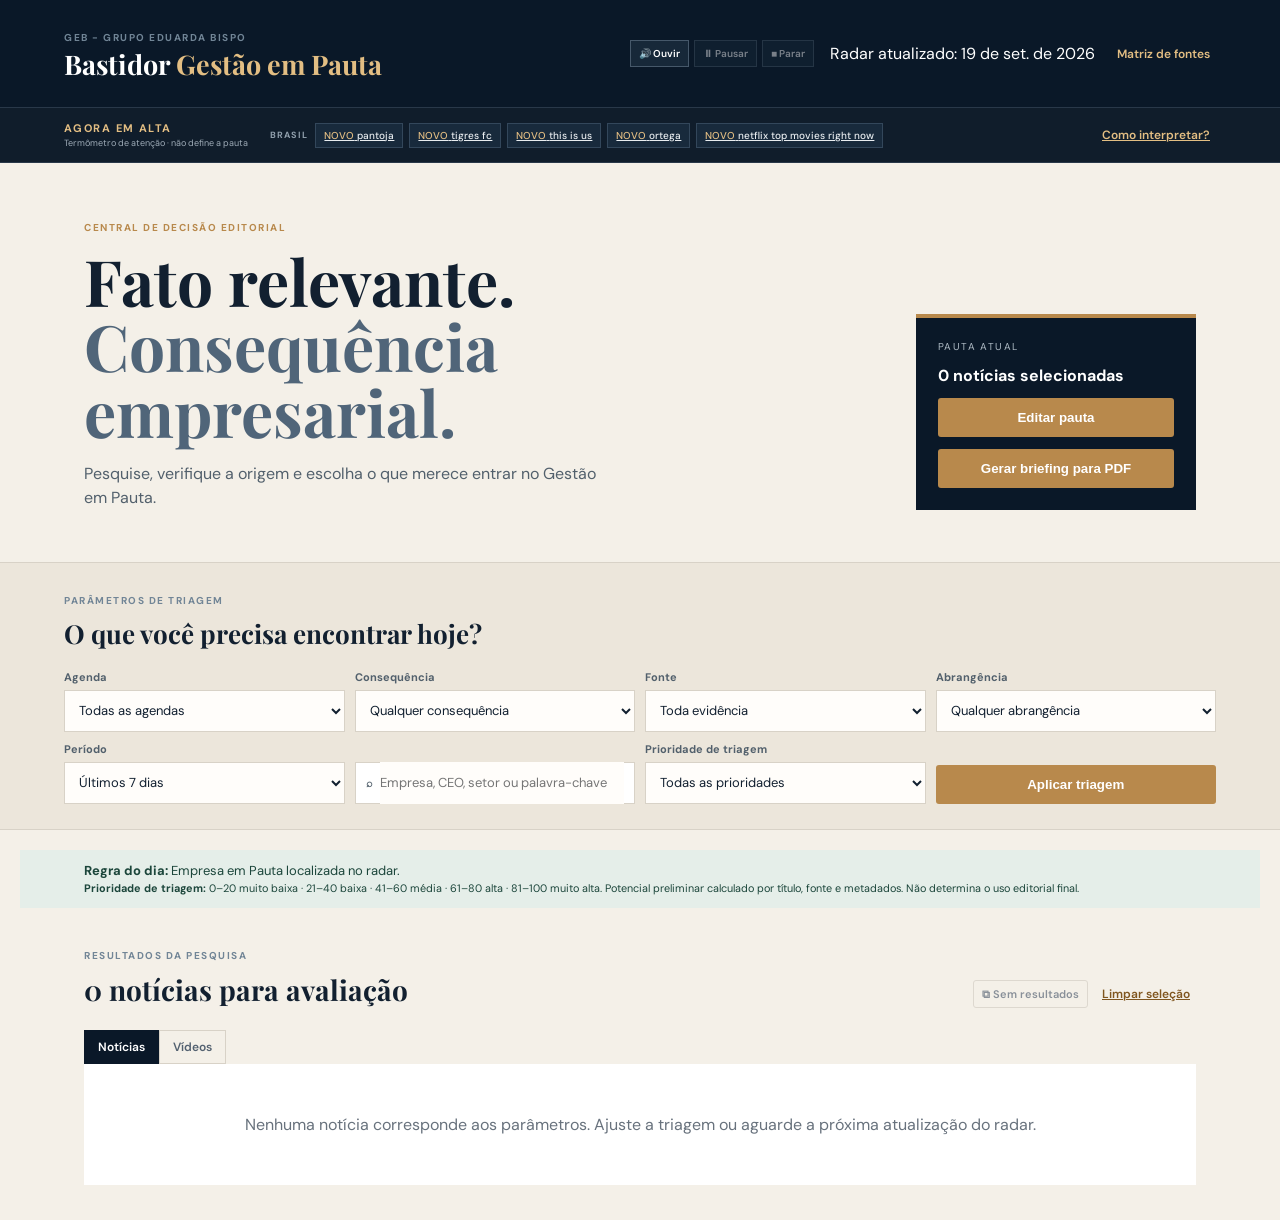
==== index.html @ bd776dc1 "Acessibilidade: adiciona VLibras oficial" ====
<!doctype html><html lang="pt-BR"><head><meta charset="utf-8"><meta name="viewport" content="width=device-width,initial-scale=1"><title>Bastidor - Gestão em Pauta</title><link rel="preconnect" href="https://fonts.googleapis.com"><link rel="preconnect" href="https://fonts.gstatic.com" crossorigin><link href="https://fonts.googleapis.com/css2?family=DM+Sans:wght@400;500;600;700&family=Playfair+Display:wght@600;700&display=swap" rel="stylesheet"><link rel="stylesheet" href="assets/style.css"></head><body><header class="topbar"><div><span class="eyebrow">GEB - GRUPO EDUARDA BISPO</span><h1>Bastidor <em>Gestão em Pauta</em></h1></div><div class="header-actions"><div class="reader-controls" role="group" aria-label="Leitor de voz"><button class="reader-button" id="readerPlay" type="button" title="Ouvir página">🔊 Ouvir</button><button class="reader-button" id="readerPause" type="button" title="Pausar ou continuar leitura" disabled>⏸ Pausar</button><button class="reader-button" id="readerStop" type="button" title="Parar leitura" disabled>■ Parar</button></div><span id="updatedAt">Carregando radar...</span><button class="text-button sources-button" id="openSources">Matriz de fontes</button></div></header><main><section class="trends-strip" id="trendsStrip"><div class="trends-label"><b>AGORA EM ALTA</b><small>Termômetro de atenção · não define a pauta</small></div><div class="trends-regions"><div class="trend-region"><span>BRASIL</span><div id="trendsBR">Carregando...</div></div></div><button class="text-button" id="trendsInfo">Como interpretar?</button></section><section class="hero"><div><span class="eyebrow gold">CENTRAL DE DECISÃO EDITORIAL</span><h2>Fato relevante.<br><i>Consequência empresarial.</i></h2><p>Pesquise, verifique a origem e escolha o que merece entrar no Gestão em Pauta.</p></div><aside class="selection-box"><span>PAUTA ATUAL</span><strong id="selectedCount">0 notícias selecionadas</strong><button class="button" id="editPauta">Editar pauta</button><button class="button" id="generateBrief">Gerar briefing para PDF</button></aside></section><section class="research-panel"><div><span class="eyebrow">PARÂMETROS DE TRIAGEM</span><h3>O que você precisa encontrar hoje?</h3></div><div class="controls"><label>Agenda<select id="agenda"><option value="Todos">Todas as agendas</option><option>Empresa em Pauta</option><option>Poder e regras</option><option>Mercado e trabalho</option><option>Relações internacionais</option><option>Trabalho e representação</option><option>Pessoas e liderança</option><option>NR-1 / AEP</option><option>IA e gestão</option><option>Mundo corporativo internacional</option><option>Mídia, audiovisual e plataformas</option></select></label><label>Consequência<select id="impact"><option value="Todos">Qualquer consequência</option><option>Custo e caixa</option><option>Operação e estratégia</option><option>Pessoas e trabalho</option><option>Risco jurídico/regulatório</option><option>Mercado e reputação</option></select></label><label>Fonte<select id="evidence"><option value="Todos">Toda evidência</option><option>Documento/ato oficial</option><option>Fonte institucional</option><option>Repercussão jornalística</option><option>Exige confirmação</option></select></label><label>Abrangência<select id="scope"><option value="Todos">Qualquer abrangência</option><option>Municipal</option><option>Estadual</option><option>Federal</option><option>Nacional</option><option>Internacional</option></select></label><label>Período<select id="period"><option value="7">Últimos 7 dias</option><option value="1">Últimas 24 horas</option><option value="30">Últimos 30 dias</option></select></label><label class="search">⌕<input id="searchInput" placeholder="Empresa, CEO, setor ou palavra-chave"></label><button class="button" id="apply">Aplicar triagem</button></div></section><section class="notice"><b>Regra do dia:</b> <span id="companyRule">procurando uma Empresa em Pauta com decisão e consequência verificáveis.</span><br><small><b>Prioridade de triagem:</b> 0-24 baixa · 25-49 moderada · 50-74 alta · 75-100 prioritária. É uma ordem de abertura, não uma análise da matéria.</small></section><section class="dashboard"><div class="content-head"><div><span class="eyebrow">RESULTADOS DA PESQUISA</span><h3 id="resultTitle">Notícias para avaliação</h3></div><button id="clearSelection" class="text-button">Limpar seleção</button></div><div class="content-modes" aria-label="Tipo de resultado"><button class="mode-button active" id="modeNews">Notícias</button><button class="mode-button" id="modeVideos">Vídeos</button></div><div id="newsGrid" class="news-grid"></div><div id="emptyState" class="empty-state" hidden>Nenhuma notícia corresponde aos parâmetros. Ajuste a triagem ou aguarde a próxima atualização do radar.</div></section></main><dialog id="detailDialog"><div class="dialog-head"><div><span class="eyebrow">ORIGEM, USO E SEGURANÇA EDITORIAL</span><h3 id="detailTitle"></h3></div><button class="icon-button" data-close>×</button></div><div id="detailContent"></div></dialog><dialog id="sourcesDialog"><div class="dialog-head"><div><span class="eyebrow">POLÍTICA EDITORIAL</span><h3>Matriz de fontes</h3></div><button class="icon-button" data-close-sources>×</button></div><p class="matrix-intro">A fonte informa qual é o papel editorial de cada origem. Fontes interessadas localizam sinais; atos, dados e documentos confirmam fatos.</p><div id="sourcesList"></div></dialog><template id="cardTemplate"><article class="news-card"><div class="card-meta"><span class="tag"></span><time></time></div><h4></h4><p class="summary"></p><div class="chips"></div><div class="source-row"><span class="source"></span><a target="_blank" rel="noopener">Ler fonte ↗</a></div><div class="video-row"><a class="youtube-official" target="_blank" rel="noopener">Vídeos oficiais ↗</a><a class="youtube-analysis" target="_blank" rel="noopener">Análises no YouTube ↗</a></div><button class="text-button detail-button">Verificação editorial</button><div class="card-actions"><button class="select-button"></button><select aria-label="Destino editorial"><option value="">Classificar depois</option><option value="gravar">Gravar agora</option><option value="giro">Reservar para o Giro</option><option value="acompanhar">Acompanhar</option><option value="nao-usar">Não usar</option></select></div></article></template><dialog id="pautaDialog"><div class="dialog-head"><div><span class="eyebrow">PAUTA EM CONSTRUÇÃO</span><h3>Editar seleção</h3></div><button class="icon-button" data-close-pauta>×</button></div><div id="pautaList"></div></dialog><script src="assets/app.js"></script><script src="assets/enhancements.js"></script><div vw class="enabled"><div vw-access-button class="active"></div><div vw-plugin-wrapper><div class="vw-plugin-top-wrapper"></div></div></div><script src="https://vlibras.gov.br/app/vlibras-plugin.js"></script><script>window.addEventListener("load",function(){if(window.VLibras){new window.VLibras.Widget("https://vlibras.gov.br/app");}});</script></body></html>
---- assets/style.css ----
:root{--ink:#122030;--navy:#0a1828;--paper:#f4f0e8;--muted:#68727d;--gold:#b8894c;--line:#d8d2c7;--white:#fffdfa;--green:#1f4b42}*{box-sizing:border-box}body{margin:0;background:var(--paper);color:var(--ink);font-family:"DM Sans",sans-serif}.topbar{background:var(--navy);color:white;padding:25px max(5vw,28px);display:flex;justify-content:space-between;align-items:center;gap:22px}.eyebrow{font-size:10px;font-weight:700;letter-spacing:.15em;color:#718596}.gold{color:var(--gold)}h1,h2,h3,h4,p{margin:0}h1,h2,h3,h4{font-family:"Playfair Display",serif}h1{font-size:27px}h1 em{color:#e3be83;font-style:normal}.topbar>span{font-size:12px;color:#b7c3cd}.button{border:0;border-radius:3px;background:var(--gold);color:white;padding:12px 15px;font-weight:700;cursor:pointer}.hero{max-width:1240px;margin:auto;padding:52px max(5vw,28px);display:flex;justify-content:space-between;gap:40px;align-items:end}.hero h2{font-size:clamp(37px,5vw,64px);line-height:1.02;margin-top:12px}.hero h2 i{font-style:normal;color:#506579}.hero p{max-width:520px;color:#52606c;line-height:1.5;margin-top:18px}.selection-box{background:var(--navy);color:#fff;padding:22px;min-width:280px;border-top:4px solid var(--gold);display:grid;gap:12px}.selection-box span{font-size:10px;letter-spacing:.14em;color:#aebac4}.research-panel{border-block:1px solid var(--line);padding:25px max(5vw,28px);background:#ece6db}.research-panel h3{font-size:26px;margin-top:7px}.controls{display:grid;grid-template-columns:repeat(4,1fr);gap:10px;margin-top:19px;align-items:end}.controls label{display:grid;gap:6px;color:#52606c;font-size:11px;font-weight:700}.controls select,.controls input{width:100%;height:42px;border:1px solid var(--line);background:var(--white);padding:0 10px;font:13px "DM Sans",sans-serif;color:var(--ink)}.controls .search{display:flex;align-items:center;gap:7px;background:#fff;padding:0 10px;border:1px solid var(--line);height:42px}.controls .search input{border:0;padding:0}.notice{max-width:1240px;margin:20px auto 0;padding:12px max(5vw,28px);background:#e5eee9;color:#1c463b;font-size:13px}.dashboard{max-width:1240px;margin:auto;padding:35px max(5vw,28px)}.content-head{display:flex;justify-content:space-between;align-items:end;margin-bottom:22px}.content-head h3,.dialog-head h3{font-size:28px;margin-top:7px}.text-button{border:0;background:transparent;color:#80561f;text-decoration:underline;cursor:pointer;font:600 12px "DM Sans",sans-serif;text-align:left}.news-grid{display:grid;grid-template-columns:repeat(3,1fr);gap:17px}.news-card{background:var(--white);border:1px solid var(--line);padding:19px;display:flex;flex-direction:column;gap:12px;min-height:328px}.card-meta,.source-row,.card-actions{display:flex;justify-content:space-between;gap:10px;align-items:center}.tag{font-size:10px;font-weight:700;text-transform:uppercase;letter-spacing:.08em;color:#936326}.card-meta time,.source-row{font-size:11px;color:var(--muted)}.news-card h4{font-size:19px;line-height:1.2}.summary{font-size:13px;line-height:1.45;color:#52606c}.chips{display:flex;gap:5px;flex-wrap:wrap}.chips span{font-size:10px;background:#edf0f2;padding:4px 6px;color:#455767}.source-row{margin-top:auto}.source-row a{color:#825721;text-decoration:none;font-weight:700}.select-button{border:1px solid #a5763a;background:transparent;color:#865923;padding:8px 10px;font-size:12px;font-weight:700;cursor:pointer}.select-button.selected{background:var(--green);color:#fff;border-color:var(--green)}.card-actions select{border:1px solid var(--line);padding:8px;font-size:11px;background:#fff;max-width:145px}.empty-state{padding:50px;text-align:center;color:var(--muted);background:#fff}dialog{border:0;max-width:680px;width:calc(100% - 38px);padding:28px;background:var(--white);box-shadow:0 20px 80px #0015}dialog::backdrop{background:#07111acc}.dialog-head{display:flex;justify-content:space-between}.icon-button{border:0;background:transparent;font-size:27px;cursor:pointer}.detail-box{border-left:3px solid var(--gold);background:#f2eee6;padding:13px;margin-top:15px;font-size:13px;line-height:1.5}.detail-box.warn{border-color:#9b5c3b;background:#f5e7df}@media(max-width:900px){.controls{grid-template-columns:1fr 1fr}.news-grid{grid-template-columns:1fr 1fr}}@media(max-width:600px){.topbar,.hero{flex-direction:column;align-items:flex-start}.selection-box{width:100%}.controls,.news-grid{grid-template-columns:1fr}.topbar{padding:20px}.hero{padding-block:36px}}.score-meter{margin-top:-3px}.score-line{display:flex;justify-content:space-between;align-items:center;font-size:11px;color:#536170}.score-label{font-weight:700;color:#80561f}.score-line strong{font-size:12px;color:var(--ink)}.score-track{height:7px;background:#e3ddd2;margin-top:5px;overflow:hidden}.score-track i{display:block;height:100%;background:linear-gradient(90deg,#c4a26d,#876125)}.header-actions{display:flex;align-items:center;gap:16px}.sources-button{color:#e3be83;text-decoration:none;white-space:nowrap}.matrix-intro{font-size:13px;line-height:1.45;color:#52606c;margin-top:16px}.source-card{border:1px solid var(--line);padding:15px;margin-top:12px;display:grid;grid-template-columns:1fr auto;gap:8px;background:#fbf8f2}.source-card h4{font-size:19px;margin-top:4px}.source-card p{grid-column:1/-1;font-size:12px;line-height:1.5;color:#43515d}.source-status{align-self:start;font-size:10px;font-weight:700;color:#1c463b;background:#e5eee9;padding:5px 7px}@media(max-width:600px){.header-actions{width:100%;justify-content:space-between}.source-card{grid-template-columns:1fr}.source-card p{grid-column:auto}}
.video-row{display:flex;gap:12px;flex-wrap:wrap;font-size:11px}.video-row a,.detail-box a{color:#80561f;text-decoration:none;font-weight:700}.video-row a:hover,.detail-box a:hover{text-decoration:underline}
\n.content-modes{display:flex;gap:8px;margin:-9px 0 20px}.mode-button{border:1px solid var(--line);background:transparent;padding:8px 13px;color:#536170;font:600 12px "DM Sans",sans-serif;cursor:pointer}.mode-button.active{background:var(--navy);border-color:var(--navy);color:#fff}\n
.video-row[hidden]{display:none}


.trends-strip{display:grid;grid-template-columns:auto 1fr auto;gap:22px;align-items:center;padding:13px 5vw;background:#101d2b;color:#fff;border-top:1px solid #293849;border-bottom:1px solid #293849}.trends-label{display:flex;flex-direction:column;min-width:155px}.trends-label b{font-size:11px;letter-spacing:.13em;color:#e3be83}.trends-label small{font-size:9px;color:#9eabb7;margin-top:2px}.trends-regions{display:flex;gap:20px;overflow:hidden}.trend-region{display:flex;align-items:center;gap:8px;min-width:0}.trend-region>span{font-size:9px;font-weight:700;letter-spacing:.1em;color:#91a0ad}.trend-region>div{display:flex;gap:6px;white-space:nowrap;overflow:hidden}.trend-pill{border:1px solid #33475b;background:#182a3c;color:#e9edf0;padding:5px 8px;font:500 10px "DM Sans",sans-serif;cursor:default}.trend-pill i{font-style:normal;color:#e3be83}.trend-pill b{font-size:8px;color:#e3be83}.trend-planned{opacity:.55}.trends-strip .text-button{color:#e3be83;white-space:nowrap}@media(max-width:900px){.trends-strip{grid-template-columns:1fr}.trends-regions{overflow-x:auto}.trends-strip .text-button{justify-self:start}}

.reader-controls{display:flex;align-items:center;gap:5px}.reader-button{border:1px solid #46586a;background:#172839;color:#fff;padding:6px 8px;font:600 10px "DM Sans",sans-serif;cursor:pointer}.reader-button:hover:not(:disabled){border-color:#e3be83;color:#e3be83}.reader-button:disabled{opacity:.45;cursor:not-allowed}@media(max-width:900px){.header-actions{flex-wrap:wrap}.reader-controls{order:3;width:100%}}
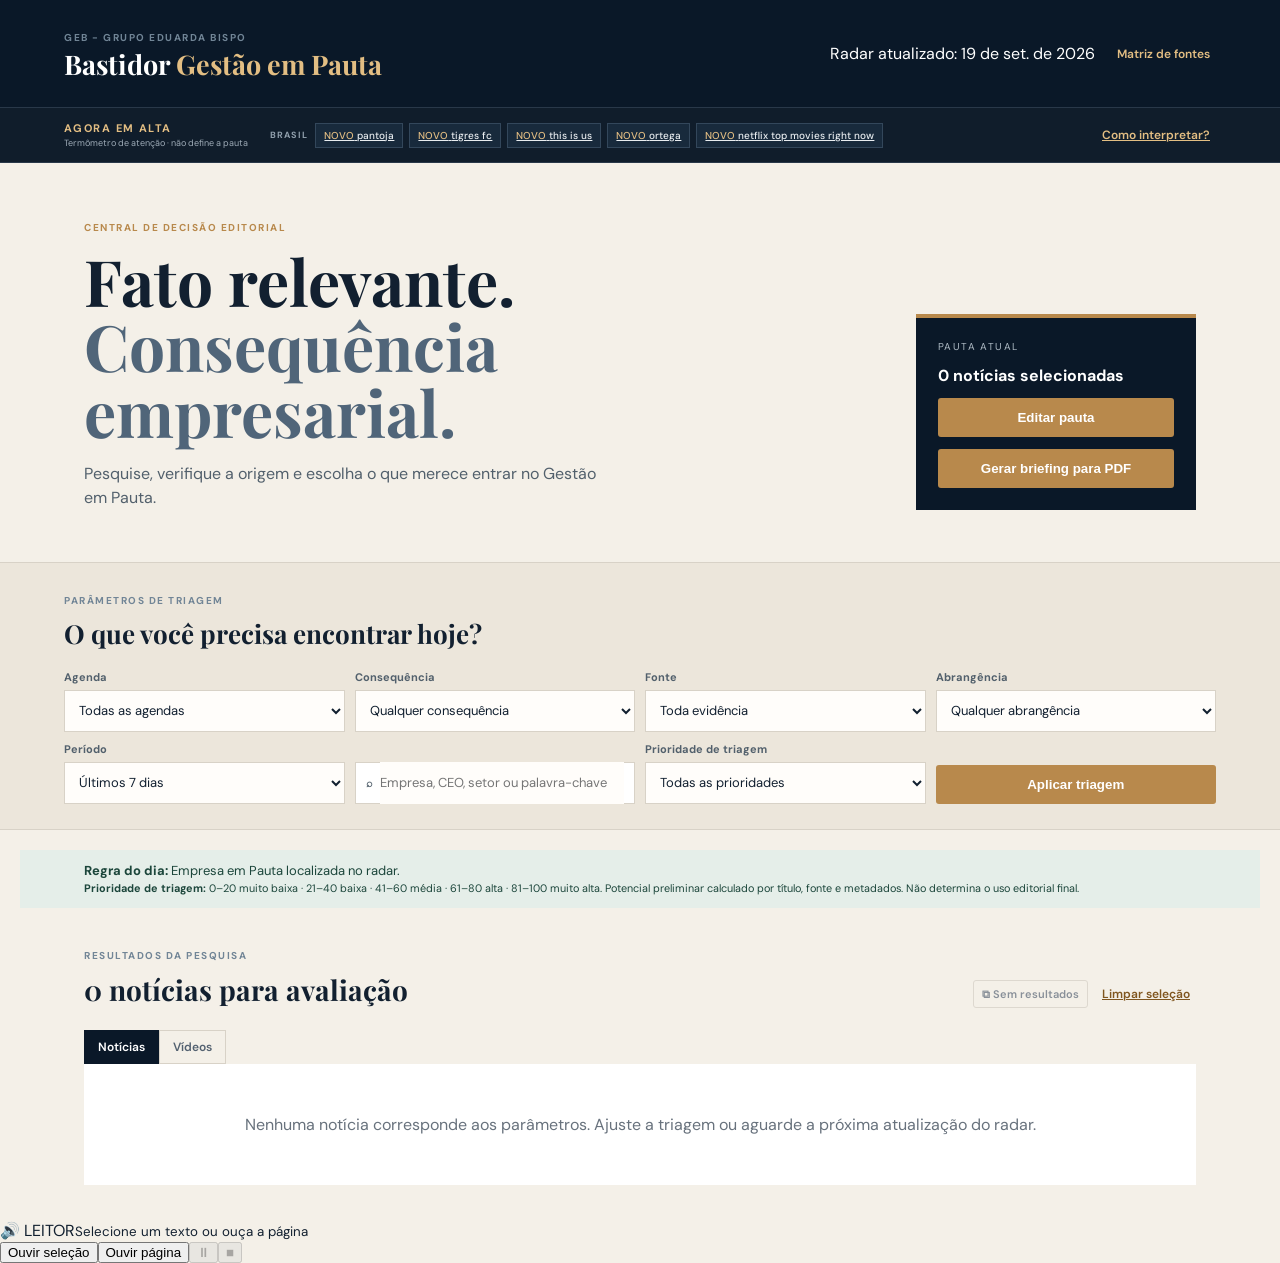
==== commit 5b0f0d4c: "Acessibilidade: transforma leitor em barra flutuante" ====
--- a/index.html
+++ b/index.html
@@ -1 +1 @@
-<!doctype html><html lang="pt-BR"><head><meta charset="utf-8"><meta name="viewport" content="width=device-width,initial-scale=1"><title>Bastidor - Gestão em Pauta</title><link rel="preconnect" href="https://fonts.googleapis.com"><link rel="preconnect" href="https://fonts.gstatic.com" crossorigin><link href="https://fonts.googleapis.com/css2?family=DM+Sans:wght@400;500;600;700&family=Playfair+Display:wght@600;700&display=swap" rel="stylesheet"><link rel="stylesheet" href="assets/style.css"></head><body><header class="topbar"><div><span class="eyebrow">GEB - GRUPO EDUARDA BISPO</span><h1>Bastidor <em>Gestão em Pauta</em></h1></div><div class="header-actions"><div class="reader-controls" role="group" aria-label="Leitor de voz"><button class="reader-button" id="readerPlay" type="button" title="Ouvir página">🔊 Ouvir</button><button class="reader-button" id="readerPause" type="button" title="Pausar ou continuar leitura" disabled>⏸ Pausar</button><button class="reader-button" id="readerStop" type="button" title="Parar leitura" disabled>■ Parar</button></div><span id="updatedAt">Carregando radar...</span><button class="text-button sources-button" id="openSources">Matriz de fontes</button></div></header><main><section class="trends-strip" id="trendsStrip"><div class="trends-label"><b>AGORA EM ALTA</b><small>Termômetro de atenção · não define a pauta</small></div><div class="trends-regions"><div class="trend-region"><span>BRASIL</span><div id="trendsBR">Carregando...</div></div></div><button class="text-button" id="trendsInfo">Como interpretar?</button></section><section class="hero"><div><span class="eyebrow gold">CENTRAL DE DECISÃO EDITORIAL</span><h2>Fato relevante.<br><i>Consequência empresarial.</i></h2><p>Pesquise, verifique a origem e escolha o que merece entrar no Gestão em Pauta.</p></div><aside class="selection-box"><span>PAUTA ATUAL</span><strong id="selectedCount">0 notícias selecionadas</strong><button class="button" id="editPauta">Editar pauta</button><button class="button" id="generateBrief">Gerar briefing para PDF</button></aside></section><section class="research-panel"><div><span class="eyebrow">PARÂMETROS DE TRIAGEM</span><h3>O que você precisa encontrar hoje?</h3></div><div class="controls"><label>Agenda<select id="agenda"><option value="Todos">Todas as agendas</option><option>Empresa em Pauta</option><option>Poder e regras</option><option>Mercado e trabalho</option><option>Relações internacionais</option><option>Trabalho e representação</option><option>Pessoas e liderança</option><option>NR-1 / AEP</option><option>IA e gestão</option><option>Mundo corporativo internacional</option><option>Mídia, audiovisual e plataformas</option></select></label><label>Consequência<select id="impact"><option value="Todos">Qualquer consequência</option><option>Custo e caixa</option><option>Operação e estratégia</option><option>Pessoas e trabalho</option><option>Risco jurídico/regulatório</option><option>Mercado e reputação</option></select></label><label>Fonte<select id="evidence"><option value="Todos">Toda evidência</option><option>Documento/ato oficial</option><option>Fonte institucional</option><option>Repercussão jornalística</option><option>Exige confirmação</option></select></label><label>Abrangência<select id="scope"><option value="Todos">Qualquer abrangência</option><option>Municipal</option><option>Estadual</option><option>Federal</option><option>Nacional</option><option>Internacional</option></select></label><label>Período<select id="period"><option value="7">Últimos 7 dias</option><option value="1">Últimas 24 horas</option><option value="30">Últimos 30 dias</option></select></label><label class="search">⌕<input id="searchInput" placeholder="Empresa, CEO, setor ou palavra-chave"></label><button class="button" id="apply">Aplicar triagem</button></div></section><section class="notice"><b>Regra do dia:</b> <span id="companyRule">procurando uma Empresa em Pauta com decisão e consequência verificáveis.</span><br><small><b>Prioridade de triagem:</b> 0-24 baixa · 25-49 moderada · 50-74 alta · 75-100 prioritária. É uma ordem de abertura, não uma análise da matéria.</small></section><section class="dashboard"><div class="content-head"><div><span class="eyebrow">RESULTADOS DA PESQUISA</span><h3 id="resultTitle">Notícias para avaliação</h3></div><button id="clearSelection" class="text-button">Limpar seleção</button></div><div class="content-modes" aria-label="Tipo de resultado"><button class="mode-button active" id="modeNews">Notícias</button><button class="mode-button" id="modeVideos">Vídeos</button></div><div id="newsGrid" class="news-grid"></div><div id="emptyState" class="empty-state" hidden>Nenhuma notícia corresponde aos parâmetros. Ajuste a triagem ou aguarde a próxima atualização do radar.</div></section></main><dialog id="detailDialog"><div class="dialog-head"><div><span class="eyebrow">ORIGEM, USO E SEGURANÇA EDITORIAL</span><h3 id="detailTitle"></h3></div><button class="icon-button" data-close>×</button></div><div id="detailContent"></div></dialog><dialog id="sourcesDialog"><div class="dialog-head"><div><span class="eyebrow">POLÍTICA EDITORIAL</span><h3>Matriz de fontes</h3></div><button class="icon-button" data-close-sources>×</button></div><p class="matrix-intro">A fonte informa qual é o papel editorial de cada origem. Fontes interessadas localizam sinais; atos, dados e documentos confirmam fatos.</p><div id="sourcesList"></div></dialog><template id="cardTemplate"><article class="news-card"><div class="card-meta"><span class="tag"></span><time></time></div><h4></h4><p class="summary"></p><div class="chips"></div><div class="source-row"><span class="source"></span><a target="_blank" rel="noopener">Ler fonte ↗</a></div><div class="video-row"><a class="youtube-official" target="_blank" rel="noopener">Vídeos oficiais ↗</a><a class="youtube-analysis" target="_blank" rel="noopener">Análises no YouTube ↗</a></div><button class="text-button detail-button">Verificação editorial</button><div class="card-actions"><button class="select-button"></button><select aria-label="Destino editorial"><option value="">Classificar depois</option><option value="gravar">Gravar agora</option><option value="giro">Reservar para o Giro</option><option value="acompanhar">Acompanhar</option><option value="nao-usar">Não usar</option></select></div></article></template><dialog id="pautaDialog"><div class="dialog-head"><div><span class="eyebrow">PAUTA EM CONSTRUÇÃO</span><h3>Editar seleção</h3></div><button class="icon-button" data-close-pauta>×</button></div><div id="pautaList"></div></dialog><script src="assets/app.js"></script><script src="assets/enhancements.js"></script><div vw class="enabled"><div vw-access-button class="active"></div><div vw-plugin-wrapper><div class="vw-plugin-top-wrapper"></div></div></div><script src="https://vlibras.gov.br/app/vlibras-plugin.js"></script><script>window.addEventListener("load",function(){if(window.VLibras){new window.VLibras.Widget("https://vlibras.gov.br/app");}});</script></body></html>+<!doctype html><html lang="pt-BR"><head><meta charset="utf-8"><meta name="viewport" content="width=device-width,initial-scale=1"><title>Bastidor - Gestão em Pauta</title><link rel="preconnect" href="https://fonts.googleapis.com"><link rel="preconnect" href="https://fonts.gstatic.com" crossorigin><link href="https://fonts.googleapis.com/css2?family=DM+Sans:wght@400;500;600;700&family=Playfair+Display:wght@600;700&display=swap" rel="stylesheet"><link rel="stylesheet" href="assets/style.css"></head><body><header class="topbar"><div><span class="eyebrow">GEB - GRUPO EDUARDA BISPO</span><h1>Bastidor <em>Gestão em Pauta</em></h1></div><div class="header-actions"><span id="updatedAt">Carregando radar...</span><button class="text-button sources-button" id="openSources">Matriz de fontes</button></div></header><main><section class="trends-strip" id="trendsStrip"><div class="trends-label"><b>AGORA EM ALTA</b><small>Termômetro de atenção · não define a pauta</small></div><div class="trends-regions"><div class="trend-region"><span>BRASIL</span><div id="trendsBR">Carregando...</div></div></div><button class="text-button" id="trendsInfo">Como interpretar?</button></section><section class="hero"><div><span class="eyebrow gold">CENTRAL DE DECISÃO EDITORIAL</span><h2>Fato relevante.<br><i>Consequência empresarial.</i></h2><p>Pesquise, verifique a origem e escolha o que merece entrar no Gestão em Pauta.</p></div><aside class="selection-box"><span>PAUTA ATUAL</span><strong id="selectedCount">0 notícias selecionadas</strong><button class="button" id="editPauta">Editar pauta</button><button class="button" id="generateBrief">Gerar briefing para PDF</button></aside></section><section class="research-panel"><div><span class="eyebrow">PARÂMETROS DE TRIAGEM</span><h3>O que você precisa encontrar hoje?</h3></div><div class="controls"><label>Agenda<select id="agenda"><option value="Todos">Todas as agendas</option><option>Empresa em Pauta</option><option>Poder e regras</option><option>Mercado e trabalho</option><option>Relações internacionais</option><option>Trabalho e representação</option><option>Pessoas e liderança</option><option>NR-1 / AEP</option><option>IA e gestão</option><option>Mundo corporativo internacional</option><option>Mídia, audiovisual e plataformas</option></select></label><label>Consequência<select id="impact"><option value="Todos">Qualquer consequência</option><option>Custo e caixa</option><option>Operação e estratégia</option><option>Pessoas e trabalho</option><option>Risco jurídico/regulatório</option><option>Mercado e reputação</option></select></label><label>Fonte<select id="evidence"><option value="Todos">Toda evidência</option><option>Documento/ato oficial</option><option>Fonte institucional</option><option>Repercussão jornalística</option><option>Exige confirmação</option></select></label><label>Abrangência<select id="scope"><option value="Todos">Qualquer abrangência</option><option>Municipal</option><option>Estadual</option><option>Federal</option><option>Nacional</option><option>Internacional</option></select></label><label>Período<select id="period"><option value="7">Últimos 7 dias</option><option value="1">Últimas 24 horas</option><option value="30">Últimos 30 dias</option></select></label><label class="search">⌕<input id="searchInput" placeholder="Empresa, CEO, setor ou palavra-chave"></label><button class="button" id="apply">Aplicar triagem</button></div></section><section class="notice"><b>Regra do dia:</b> <span id="companyRule">procurando uma Empresa em Pauta com decisão e consequência verificáveis.</span><br><small><b>Prioridade de triagem:</b> 0-24 baixa · 25-49 moderada · 50-74 alta · 75-100 prioritária. É uma ordem de abertura, não uma análise da matéria.</small></section><section class="dashboard"><div class="content-head"><div><span class="eyebrow">RESULTADOS DA PESQUISA</span><h3 id="resultTitle">Notícias para avaliação</h3></div><button id="clearSelection" class="text-button">Limpar seleção</button></div><div class="content-modes" aria-label="Tipo de resultado"><button class="mode-button active" id="modeNews">Notícias</button><button class="mode-button" id="modeVideos">Vídeos</button></div><div id="newsGrid" class="news-grid"></div><div id="emptyState" class="empty-state" hidden>Nenhuma notícia corresponde aos parâmetros. Ajuste a triagem ou aguarde a próxima atualização do radar.</div></section></main><dialog id="detailDialog"><div class="dialog-head"><div><span class="eyebrow">ORIGEM, USO E SEGURANÇA EDITORIAL</span><h3 id="detailTitle"></h3></div><button class="icon-button" data-close>×</button></div><div id="detailContent"></div></dialog><dialog id="sourcesDialog"><div class="dialog-head"><div><span class="eyebrow">POLÍTICA EDITORIAL</span><h3>Matriz de fontes</h3></div><button class="icon-button" data-close-sources>×</button></div><p class="matrix-intro">A fonte informa qual é o papel editorial de cada origem. Fontes interessadas localizam sinais; atos, dados e documentos confirmam fatos.</p><div id="sourcesList"></div></dialog><template id="cardTemplate"><article class="news-card"><div class="card-meta"><span class="tag"></span><time></time></div><h4></h4><p class="summary"></p><div class="chips"></div><div class="source-row"><span class="source"></span><a target="_blank" rel="noopener">Ler fonte ↗</a></div><div class="video-row"><a class="youtube-official" target="_blank" rel="noopener">Vídeos oficiais ↗</a><a class="youtube-analysis" target="_blank" rel="noopener">Análises no YouTube ↗</a></div><button class="text-button detail-button">Verificação editorial</button><div class="card-actions"><button class="select-button"></button><select aria-label="Destino editorial"><option value="">Classificar depois</option><option value="gravar">Gravar agora</option><option value="giro">Reservar para o Giro</option><option value="acompanhar">Acompanhar</option><option value="nao-usar">Não usar</option></select></div></article></template><dialog id="pautaDialog"><div class="dialog-head"><div><span class="eyebrow">PAUTA EM CONSTRUÇÃO</span><h3>Editar seleção</h3></div><button class="icon-button" data-close-pauta>×</button></div><div id="pautaList"></div></dialog><script src="assets/app.js"></script><script src="assets/enhancements.js"></script><div vw class="enabled"><div vw-access-button class="active"></div><div vw-plugin-wrapper><div class="vw-plugin-top-wrapper"></div></div></div><script src="https://vlibras.gov.br/app/vlibras-plugin.js"></script><script>window.addEventListener("load",function(){if(window.VLibras){new window.VLibras.Widget("https://vlibras.gov.br/app");}});</script><aside class="voice-reader" id="voiceReader" aria-label="Leitor de texto"><div class="voice-reader-head"><span>🔊 LEITOR</span><small id="readerStatus">Selecione um texto ou ouça a página</small></div><div class="voice-reader-actions"><button id="readerPlaySelection" type="button">Ouvir seleção</button><button id="readerPlayPage" type="button">Ouvir página</button><button id="readerPause" type="button" disabled>⏸</button><button id="readerStop" type="button" disabled>■</button></div></aside></body></html>
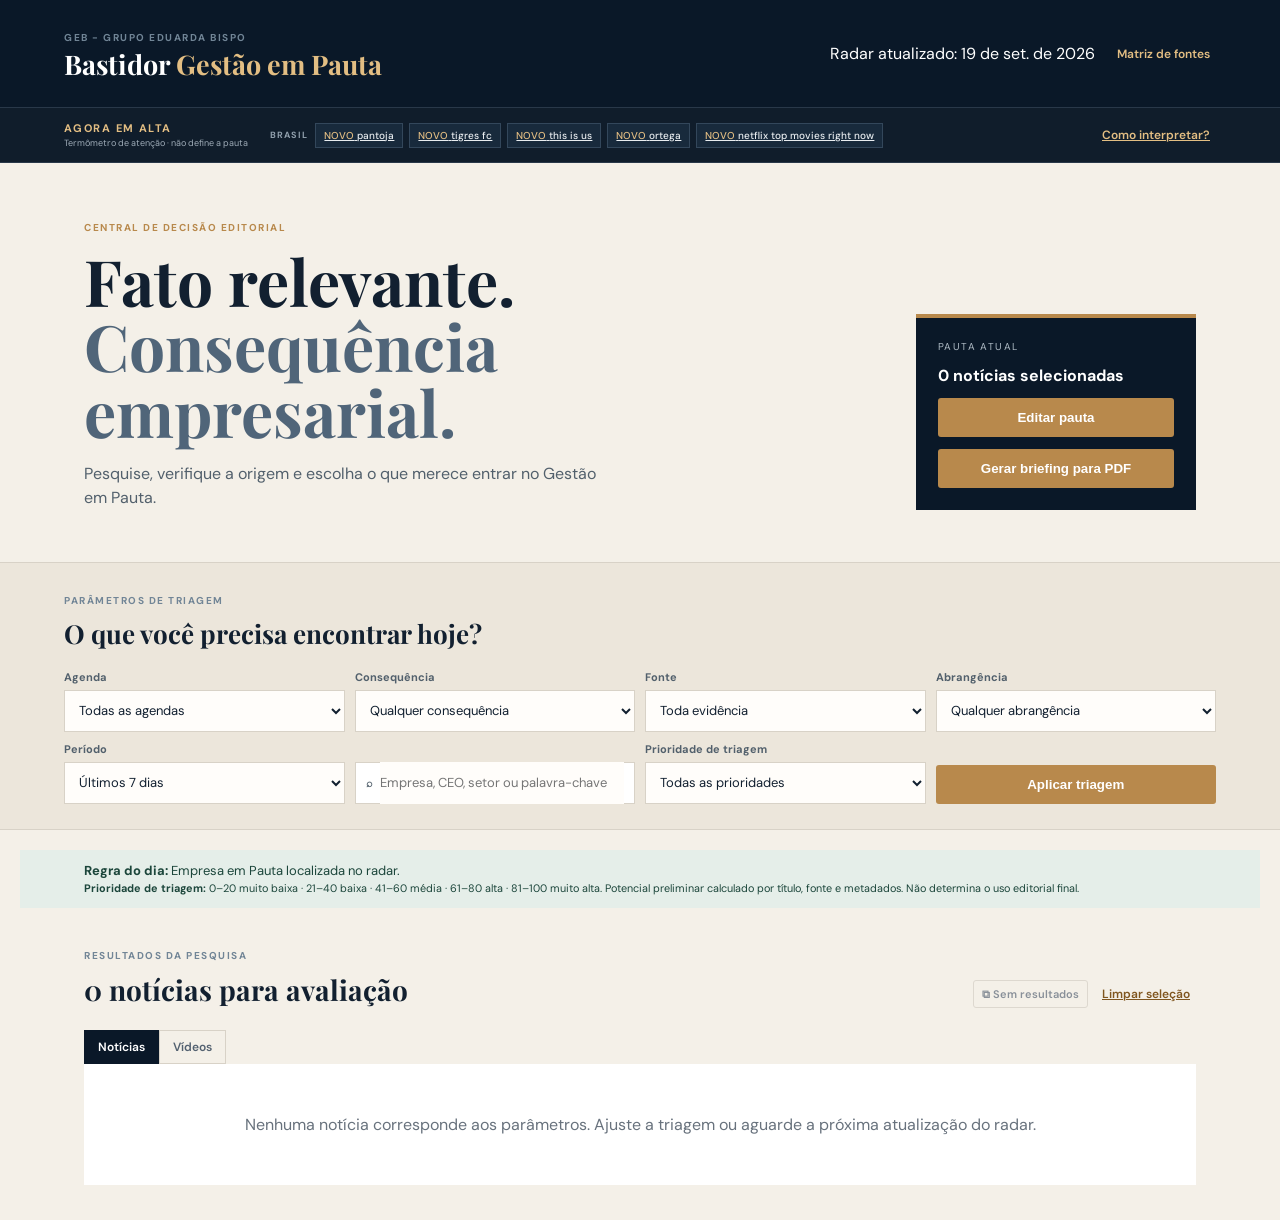
==== commit 2e0fedec: "Remove leitor de voz da interface" ====
--- a/index.html
+++ b/index.html
@@ -1 +1 @@
-<!doctype html><html lang="pt-BR"><head><meta charset="utf-8"><meta name="viewport" content="width=device-width,initial-scale=1"><title>Bastidor - Gestão em Pauta</title><link rel="preconnect" href="https://fonts.googleapis.com"><link rel="preconnect" href="https://fonts.gstatic.com" crossorigin><link href="https://fonts.googleapis.com/css2?family=DM+Sans:wght@400;500;600;700&family=Playfair+Display:wght@600;700&display=swap" rel="stylesheet"><link rel="stylesheet" href="assets/style.css"></head><body><header class="topbar"><div><span class="eyebrow">GEB - GRUPO EDUARDA BISPO</span><h1>Bastidor <em>Gestão em Pauta</em></h1></div><div class="header-actions"><span id="updatedAt">Carregando radar...</span><button class="text-button sources-button" id="openSources">Matriz de fontes</button></div></header><main><section class="trends-strip" id="trendsStrip"><div class="trends-label"><b>AGORA EM ALTA</b><small>Termômetro de atenção · não define a pauta</small></div><div class="trends-regions"><div class="trend-region"><span>BRASIL</span><div id="trendsBR">Carregando...</div></div></div><button class="text-button" id="trendsInfo">Como interpretar?</button></section><section class="hero"><div><span class="eyebrow gold">CENTRAL DE DECISÃO EDITORIAL</span><h2>Fato relevante.<br><i>Consequência empresarial.</i></h2><p>Pesquise, verifique a origem e escolha o que merece entrar no Gestão em Pauta.</p></div><aside class="selection-box"><span>PAUTA ATUAL</span><strong id="selectedCount">0 notícias selecionadas</strong><button class="button" id="editPauta">Editar pauta</button><button class="button" id="generateBrief">Gerar briefing para PDF</button></aside></section><section class="research-panel"><div><span class="eyebrow">PARÂMETROS DE TRIAGEM</span><h3>O que você precisa encontrar hoje?</h3></div><div class="controls"><label>Agenda<select id="agenda"><option value="Todos">Todas as agendas</option><option>Empresa em Pauta</option><option>Poder e regras</option><option>Mercado e trabalho</option><option>Relações internacionais</option><option>Trabalho e representação</option><option>Pessoas e liderança</option><option>NR-1 / AEP</option><option>IA e gestão</option><option>Mundo corporativo internacional</option><option>Mídia, audiovisual e plataformas</option></select></label><label>Consequência<select id="impact"><option value="Todos">Qualquer consequência</option><option>Custo e caixa</option><option>Operação e estratégia</option><option>Pessoas e trabalho</option><option>Risco jurídico/regulatório</option><option>Mercado e reputação</option></select></label><label>Fonte<select id="evidence"><option value="Todos">Toda evidência</option><option>Documento/ato oficial</option><option>Fonte institucional</option><option>Repercussão jornalística</option><option>Exige confirmação</option></select></label><label>Abrangência<select id="scope"><option value="Todos">Qualquer abrangência</option><option>Municipal</option><option>Estadual</option><option>Federal</option><option>Nacional</option><option>Internacional</option></select></label><label>Período<select id="period"><option value="7">Últimos 7 dias</option><option value="1">Últimas 24 horas</option><option value="30">Últimos 30 dias</option></select></label><label class="search">⌕<input id="searchInput" placeholder="Empresa, CEO, setor ou palavra-chave"></label><button class="button" id="apply">Aplicar triagem</button></div></section><section class="notice"><b>Regra do dia:</b> <span id="companyRule">procurando uma Empresa em Pauta com decisão e consequência verificáveis.</span><br><small><b>Prioridade de triagem:</b> 0-24 baixa · 25-49 moderada · 50-74 alta · 75-100 prioritária. É uma ordem de abertura, não uma análise da matéria.</small></section><section class="dashboard"><div class="content-head"><div><span class="eyebrow">RESULTADOS DA PESQUISA</span><h3 id="resultTitle">Notícias para avaliação</h3></div><button id="clearSelection" class="text-button">Limpar seleção</button></div><div class="content-modes" aria-label="Tipo de resultado"><button class="mode-button active" id="modeNews">Notícias</button><button class="mode-button" id="modeVideos">Vídeos</button></div><div id="newsGrid" class="news-grid"></div><div id="emptyState" class="empty-state" hidden>Nenhuma notícia corresponde aos parâmetros. Ajuste a triagem ou aguarde a próxima atualização do radar.</div></section></main><dialog id="detailDialog"><div class="dialog-head"><div><span class="eyebrow">ORIGEM, USO E SEGURANÇA EDITORIAL</span><h3 id="detailTitle"></h3></div><button class="icon-button" data-close>×</button></div><div id="detailContent"></div></dialog><dialog id="sourcesDialog"><div class="dialog-head"><div><span class="eyebrow">POLÍTICA EDITORIAL</span><h3>Matriz de fontes</h3></div><button class="icon-button" data-close-sources>×</button></div><p class="matrix-intro">A fonte informa qual é o papel editorial de cada origem. Fontes interessadas localizam sinais; atos, dados e documentos confirmam fatos.</p><div id="sourcesList"></div></dialog><template id="cardTemplate"><article class="news-card"><div class="card-meta"><span class="tag"></span><time></time></div><h4></h4><p class="summary"></p><div class="chips"></div><div class="source-row"><span class="source"></span><a target="_blank" rel="noopener">Ler fonte ↗</a></div><div class="video-row"><a class="youtube-official" target="_blank" rel="noopener">Vídeos oficiais ↗</a><a class="youtube-analysis" target="_blank" rel="noopener">Análises no YouTube ↗</a></div><button class="text-button detail-button">Verificação editorial</button><div class="card-actions"><button class="select-button"></button><select aria-label="Destino editorial"><option value="">Classificar depois</option><option value="gravar">Gravar agora</option><option value="giro">Reservar para o Giro</option><option value="acompanhar">Acompanhar</option><option value="nao-usar">Não usar</option></select></div></article></template><dialog id="pautaDialog"><div class="dialog-head"><div><span class="eyebrow">PAUTA EM CONSTRUÇÃO</span><h3>Editar seleção</h3></div><button class="icon-button" data-close-pauta>×</button></div><div id="pautaList"></div></dialog><script src="assets/app.js"></script><script src="assets/enhancements.js"></script><div vw class="enabled"><div vw-access-button class="active"></div><div vw-plugin-wrapper><div class="vw-plugin-top-wrapper"></div></div></div><script src="https://vlibras.gov.br/app/vlibras-plugin.js"></script><script>window.addEventListener("load",function(){if(window.VLibras){new window.VLibras.Widget("https://vlibras.gov.br/app");}});</script><aside class="voice-reader" id="voiceReader" aria-label="Leitor de texto"><div class="voice-reader-head"><span>🔊 LEITOR</span><small id="readerStatus">Selecione um texto ou ouça a página</small></div><div class="voice-reader-actions"><button id="readerPlaySelection" type="button">Ouvir seleção</button><button id="readerPlayPage" type="button">Ouvir página</button><button id="readerPause" type="button" disabled>⏸</button><button id="readerStop" type="button" disabled>■</button></div></aside></body></html>+<!doctype html><html lang="pt-BR"><head><meta charset="utf-8"><meta name="viewport" content="width=device-width,initial-scale=1"><title>Bastidor - Gestão em Pauta</title><link rel="preconnect" href="https://fonts.googleapis.com"><link rel="preconnect" href="https://fonts.gstatic.com" crossorigin><link href="https://fonts.googleapis.com/css2?family=DM+Sans:wght@400;500;600;700&family=Playfair+Display:wght@600;700&display=swap" rel="stylesheet"><link rel="stylesheet" href="assets/style.css"></head><body><header class="topbar"><div><span class="eyebrow">GEB - GRUPO EDUARDA BISPO</span><h1>Bastidor <em>Gestão em Pauta</em></h1></div><div class="header-actions"><span id="updatedAt">Carregando radar...</span><button class="text-button sources-button" id="openSources">Matriz de fontes</button></div></header><main><section class="trends-strip" id="trendsStrip"><div class="trends-label"><b>AGORA EM ALTA</b><small>Termômetro de atenção · não define a pauta</small></div><div class="trends-regions"><div class="trend-region"><span>BRASIL</span><div id="trendsBR">Carregando...</div></div></div><button class="text-button" id="trendsInfo">Como interpretar?</button></section><section class="hero"><div><span class="eyebrow gold">CENTRAL DE DECISÃO EDITORIAL</span><h2>Fato relevante.<br><i>Consequência empresarial.</i></h2><p>Pesquise, verifique a origem e escolha o que merece entrar no Gestão em Pauta.</p></div><aside class="selection-box"><span>PAUTA ATUAL</span><strong id="selectedCount">0 notícias selecionadas</strong><button class="button" id="editPauta">Editar pauta</button><button class="button" id="generateBrief">Gerar briefing para PDF</button></aside></section><section class="research-panel"><div><span class="eyebrow">PARÂMETROS DE TRIAGEM</span><h3>O que você precisa encontrar hoje?</h3></div><div class="controls"><label>Agenda<select id="agenda"><option value="Todos">Todas as agendas</option><option>Empresa em Pauta</option><option>Poder e regras</option><option>Mercado e trabalho</option><option>Relações internacionais</option><option>Trabalho e representação</option><option>Pessoas e liderança</option><option>NR-1 / AEP</option><option>IA e gestão</option><option>Mundo corporativo internacional</option><option>Mídia, audiovisual e plataformas</option></select></label><label>Consequência<select id="impact"><option value="Todos">Qualquer consequência</option><option>Custo e caixa</option><option>Operação e estratégia</option><option>Pessoas e trabalho</option><option>Risco jurídico/regulatório</option><option>Mercado e reputação</option></select></label><label>Fonte<select id="evidence"><option value="Todos">Toda evidência</option><option>Documento/ato oficial</option><option>Fonte institucional</option><option>Repercussão jornalística</option><option>Exige confirmação</option></select></label><label>Abrangência<select id="scope"><option value="Todos">Qualquer abrangência</option><option>Municipal</option><option>Estadual</option><option>Federal</option><option>Nacional</option><option>Internacional</option></select></label><label>Período<select id="period"><option value="7">Últimos 7 dias</option><option value="1">Últimas 24 horas</option><option value="30">Últimos 30 dias</option></select></label><label class="search">⌕<input id="searchInput" placeholder="Empresa, CEO, setor ou palavra-chave"></label><button class="button" id="apply">Aplicar triagem</button></div></section><section class="notice"><b>Regra do dia:</b> <span id="companyRule">procurando uma Empresa em Pauta com decisão e consequência verificáveis.</span><br><small><b>Prioridade de triagem:</b> 0-24 baixa · 25-49 moderada · 50-74 alta · 75-100 prioritária. É uma ordem de abertura, não uma análise da matéria.</small></section><section class="dashboard"><div class="content-head"><div><span class="eyebrow">RESULTADOS DA PESQUISA</span><h3 id="resultTitle">Notícias para avaliação</h3></div><button id="clearSelection" class="text-button">Limpar seleção</button></div><div class="content-modes" aria-label="Tipo de resultado"><button class="mode-button active" id="modeNews">Notícias</button><button class="mode-button" id="modeVideos">Vídeos</button></div><div id="newsGrid" class="news-grid"></div><div id="emptyState" class="empty-state" hidden>Nenhuma notícia corresponde aos parâmetros. Ajuste a triagem ou aguarde a próxima atualização do radar.</div></section></main><dialog id="detailDialog"><div class="dialog-head"><div><span class="eyebrow">ORIGEM, USO E SEGURANÇA EDITORIAL</span><h3 id="detailTitle"></h3></div><button class="icon-button" data-close>×</button></div><div id="detailContent"></div></dialog><dialog id="sourcesDialog"><div class="dialog-head"><div><span class="eyebrow">POLÍTICA EDITORIAL</span><h3>Matriz de fontes</h3></div><button class="icon-button" data-close-sources>×</button></div><p class="matrix-intro">A fonte informa qual é o papel editorial de cada origem. Fontes interessadas localizam sinais; atos, dados e documentos confirmam fatos.</p><div id="sourcesList"></div></dialog><template id="cardTemplate"><article class="news-card"><div class="card-meta"><span class="tag"></span><time></time></div><h4></h4><p class="summary"></p><div class="chips"></div><div class="source-row"><span class="source"></span><a target="_blank" rel="noopener">Ler fonte ↗</a></div><div class="video-row"><a class="youtube-official" target="_blank" rel="noopener">Vídeos oficiais ↗</a><a class="youtube-analysis" target="_blank" rel="noopener">Análises no YouTube ↗</a></div><button class="text-button detail-button">Verificação editorial</button><div class="card-actions"><button class="select-button"></button><select aria-label="Destino editorial"><option value="">Classificar depois</option><option value="gravar">Gravar agora</option><option value="giro">Reservar para o Giro</option><option value="acompanhar">Acompanhar</option><option value="nao-usar">Não usar</option></select></div></article></template><dialog id="pautaDialog"><div class="dialog-head"><div><span class="eyebrow">PAUTA EM CONSTRUÇÃO</span><h3>Editar seleção</h3></div><button class="icon-button" data-close-pauta>×</button></div><div id="pautaList"></div></dialog><script src="assets/app.js"></script><script src="assets/enhancements.js"></script><div vw class="enabled"><div vw-access-button class="active"></div><div vw-plugin-wrapper><div class="vw-plugin-top-wrapper"></div></div></div><script src="https://vlibras.gov.br/app/vlibras-plugin.js"></script><script>window.addEventListener("load",function(){if(window.VLibras){new window.VLibras.Widget("https://vlibras.gov.br/app");}});</script></body></html>
--- a/assets/style.css
+++ b/assets/style.css
@@ -6,4 +6,5 @@
 
 .trends-strip{display:grid;grid-template-columns:auto 1fr auto;gap:22px;align-items:center;padding:13px 5vw;background:#101d2b;color:#fff;border-top:1px solid #293849;border-bottom:1px solid #293849}.trends-label{display:flex;flex-direction:column;min-width:155px}.trends-label b{font-size:11px;letter-spacing:.13em;color:#e3be83}.trends-label small{font-size:9px;color:#9eabb7;margin-top:2px}.trends-regions{display:flex;gap:20px;overflow:hidden}.trend-region{display:flex;align-items:center;gap:8px;min-width:0}.trend-region>span{font-size:9px;font-weight:700;letter-spacing:.1em;color:#91a0ad}.trend-region>div{display:flex;gap:6px;white-space:nowrap;overflow:hidden}.trend-pill{border:1px solid #33475b;background:#182a3c;color:#e9edf0;padding:5px 8px;font:500 10px "DM Sans",sans-serif;cursor:default}.trend-pill i{font-style:normal;color:#e3be83}.trend-pill b{font-size:8px;color:#e3be83}.trend-planned{opacity:.55}.trends-strip .text-button{color:#e3be83;white-space:nowrap}@media(max-width:900px){.trends-strip{grid-template-columns:1fr}.trends-regions{overflow-x:auto}.trends-strip .text-button{justify-self:start}}
 
-.reader-controls{display:flex;align-items:center;gap:5px}.reader-button{border:1px solid #46586a;background:#172839;color:#fff;padding:6px 8px;font:600 10px "DM Sans",sans-serif;cursor:pointer}.reader-button:hover:not(:disabled){border-color:#e3be83;color:#e3be83}.reader-button:disabled{opacity:.45;cursor:not-allowed}@media(max-width:900px){.header-actions{flex-wrap:wrap}.reader-controls{order:3;width:100%}}+
+.voice-reader{position:fixed;left:18px;bottom:18px;z-index:99999;width:min(390px,calc(100vw - 36px));background:#101d2b;color:#fff;border:1px solid #405267;box-shadow:0 10px 30px rgba(0,0,0,.25);padding:10px 12px}.voice-reader-head{display:flex;align-items:center;gap:10px;margin-bottom:8px}.voice-reader-head span{font:700 10px "DM Sans",sans-serif;letter-spacing:.1em;color:#e3be83}.voice-reader-head small{font:500 10px "DM Sans",sans-serif;color:#c8d0d7;overflow:hidden;text-overflow:ellipsis;white-space:nowrap}.voice-reader-actions{display:grid;grid-template-columns:1.35fr 1.35fr .45fr .45fr;gap:5px}.voice-reader button{border:1px solid #46586a;background:#172839;color:#fff;padding:8px 7px;font:600 10px "DM Sans",sans-serif;cursor:pointer}.voice-reader button:hover:not(:disabled){border-color:#e3be83;color:#e3be83}.voice-reader button:disabled{opacity:.4;cursor:not-allowed}@media(max-width:600px){.voice-reader{left:10px;bottom:10px;width:calc(100vw - 20px)}}
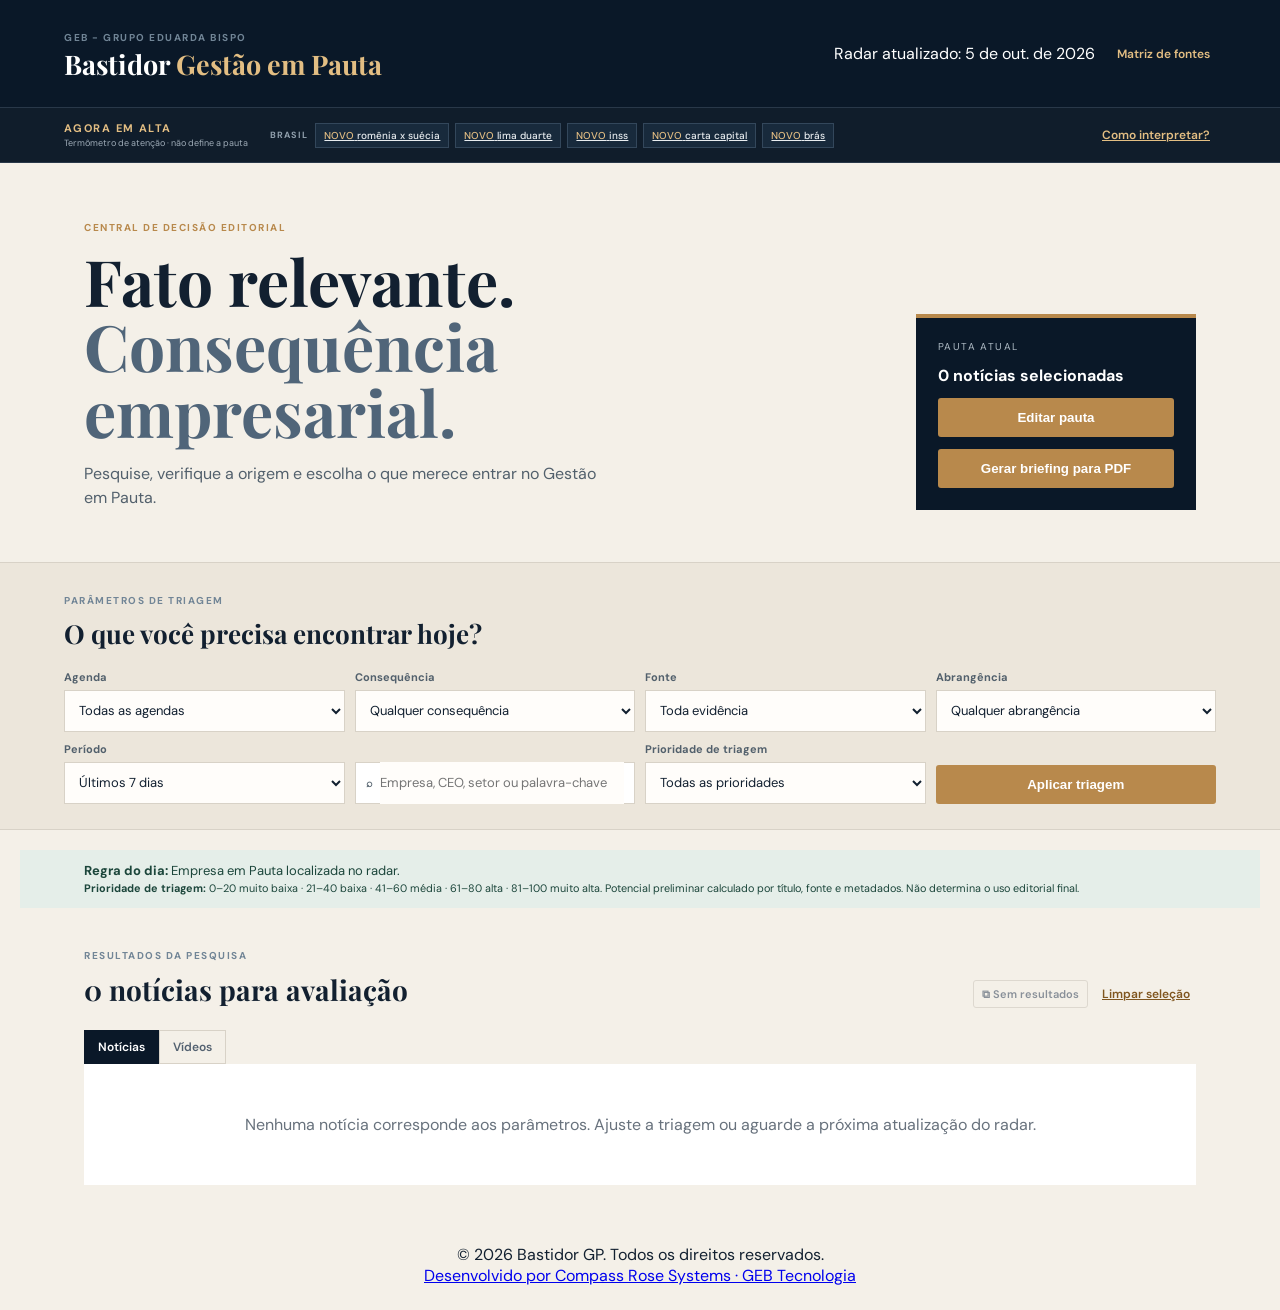
==== commit b6cd8d95: "Padroniza rodapé institucional GEB Tecnologia" ====
--- a/index.html
+++ b/index.html
@@ -1 +1,4 @@
-<!doctype html><html lang="pt-BR"><head><meta charset="utf-8"><meta name="viewport" content="width=device-width,initial-scale=1"><title>Bastidor - Gestão em Pauta</title><link rel="preconnect" href="https://fonts.googleapis.com"><link rel="preconnect" href="https://fonts.gstatic.com" crossorigin><link href="https://fonts.googleapis.com/css2?family=DM+Sans:wght@400;500;600;700&family=Playfair+Display:wght@600;700&display=swap" rel="stylesheet"><link rel="stylesheet" href="assets/style.css"></head><body><header class="topbar"><div><span class="eyebrow">GEB - GRUPO EDUARDA BISPO</span><h1>Bastidor <em>Gestão em Pauta</em></h1></div><div class="header-actions"><span id="updatedAt">Carregando radar...</span><button class="text-button sources-button" id="openSources">Matriz de fontes</button></div></header><main><section class="trends-strip" id="trendsStrip"><div class="trends-label"><b>AGORA EM ALTA</b><small>Termômetro de atenção · não define a pauta</small></div><div class="trends-regions"><div class="trend-region"><span>BRASIL</span><div id="trendsBR">Carregando...</div></div></div><button class="text-button" id="trendsInfo">Como interpretar?</button></section><section class="hero"><div><span class="eyebrow gold">CENTRAL DE DECISÃO EDITORIAL</span><h2>Fato relevante.<br><i>Consequência empresarial.</i></h2><p>Pesquise, verifique a origem e escolha o que merece entrar no Gestão em Pauta.</p></div><aside class="selection-box"><span>PAUTA ATUAL</span><strong id="selectedCount">0 notícias selecionadas</strong><button class="button" id="editPauta">Editar pauta</button><button class="button" id="generateBrief">Gerar briefing para PDF</button></aside></section><section class="research-panel"><div><span class="eyebrow">PARÂMETROS DE TRIAGEM</span><h3>O que você precisa encontrar hoje?</h3></div><div class="controls"><label>Agenda<select id="agenda"><option value="Todos">Todas as agendas</option><option>Empresa em Pauta</option><option>Poder e regras</option><option>Mercado e trabalho</option><option>Relações internacionais</option><option>Trabalho e representação</option><option>Pessoas e liderança</option><option>NR-1 / AEP</option><option>IA e gestão</option><option>Mundo corporativo internacional</option><option>Mídia, audiovisual e plataformas</option></select></label><label>Consequência<select id="impact"><option value="Todos">Qualquer consequência</option><option>Custo e caixa</option><option>Operação e estratégia</option><option>Pessoas e trabalho</option><option>Risco jurídico/regulatório</option><option>Mercado e reputação</option></select></label><label>Fonte<select id="evidence"><option value="Todos">Toda evidência</option><option>Documento/ato oficial</option><option>Fonte institucional</option><option>Repercussão jornalística</option><option>Exige confirmação</option></select></label><label>Abrangência<select id="scope"><option value="Todos">Qualquer abrangência</option><option>Municipal</option><option>Estadual</option><option>Federal</option><option>Nacional</option><option>Internacional</option></select></label><label>Período<select id="period"><option value="7">Últimos 7 dias</option><option value="1">Últimas 24 horas</option><option value="30">Últimos 30 dias</option></select></label><label class="search">⌕<input id="searchInput" placeholder="Empresa, CEO, setor ou palavra-chave"></label><button class="button" id="apply">Aplicar triagem</button></div></section><section class="notice"><b>Regra do dia:</b> <span id="companyRule">procurando uma Empresa em Pauta com decisão e consequência verificáveis.</span><br><small><b>Prioridade de triagem:</b> 0-24 baixa · 25-49 moderada · 50-74 alta · 75-100 prioritária. É uma ordem de abertura, não uma análise da matéria.</small></section><section class="dashboard"><div class="content-head"><div><span class="eyebrow">RESULTADOS DA PESQUISA</span><h3 id="resultTitle">Notícias para avaliação</h3></div><button id="clearSelection" class="text-button">Limpar seleção</button></div><div class="content-modes" aria-label="Tipo de resultado"><button class="mode-button active" id="modeNews">Notícias</button><button class="mode-button" id="modeVideos">Vídeos</button></div><div id="newsGrid" class="news-grid"></div><div id="emptyState" class="empty-state" hidden>Nenhuma notícia corresponde aos parâmetros. Ajuste a triagem ou aguarde a próxima atualização do radar.</div></section></main><dialog id="detailDialog"><div class="dialog-head"><div><span class="eyebrow">ORIGEM, USO E SEGURANÇA EDITORIAL</span><h3 id="detailTitle"></h3></div><button class="icon-button" data-close>×</button></div><div id="detailContent"></div></dialog><dialog id="sourcesDialog"><div class="dialog-head"><div><span class="eyebrow">POLÍTICA EDITORIAL</span><h3>Matriz de fontes</h3></div><button class="icon-button" data-close-sources>×</button></div><p class="matrix-intro">A fonte informa qual é o papel editorial de cada origem. Fontes interessadas localizam sinais; atos, dados e documentos confirmam fatos.</p><div id="sourcesList"></div></dialog><template id="cardTemplate"><article class="news-card"><div class="card-meta"><span class="tag"></span><time></time></div><h4></h4><p class="summary"></p><div class="chips"></div><div class="source-row"><span class="source"></span><a target="_blank" rel="noopener">Ler fonte ↗</a></div><div class="video-row"><a class="youtube-official" target="_blank" rel="noopener">Vídeos oficiais ↗</a><a class="youtube-analysis" target="_blank" rel="noopener">Análises no YouTube ↗</a></div><button class="text-button detail-button">Verificação editorial</button><div class="card-actions"><button class="select-button"></button><select aria-label="Destino editorial"><option value="">Classificar depois</option><option value="gravar">Gravar agora</option><option value="giro">Reservar para o Giro</option><option value="acompanhar">Acompanhar</option><option value="nao-usar">Não usar</option></select></div></article></template><dialog id="pautaDialog"><div class="dialog-head"><div><span class="eyebrow">PAUTA EM CONSTRUÇÃO</span><h3>Editar seleção</h3></div><button class="icon-button" data-close-pauta>×</button></div><div id="pautaList"></div></dialog><script src="assets/app.js"></script><script src="assets/enhancements.js"></script><div vw class="enabled"><div vw-access-button class="active"></div><div vw-plugin-wrapper><div class="vw-plugin-top-wrapper"></div></div></div><script src="https://vlibras.gov.br/app/vlibras-plugin.js"></script><script>window.addEventListener("load",function(){if(window.VLibras){new window.VLibras.Widget("https://vlibras.gov.br/app");}});</script></body></html>+<!doctype html><html lang="pt-BR"><head><meta charset="utf-8"><meta name="viewport" content="width=device-width,initial-scale=1"><title>Bastidor - Gestão em Pauta</title><link rel="preconnect" href="https://fonts.googleapis.com"><link rel="preconnect" href="https://fonts.gstatic.com" crossorigin><link href="https://fonts.googleapis.com/css2?family=DM+Sans:wght@400;500;600;700&family=Playfair+Display:wght@600;700&display=swap" rel="stylesheet"><link rel="stylesheet" href="assets/style.css"></head><body><header class="topbar"><div><span class="eyebrow">GEB - GRUPO EDUARDA BISPO</span><h1>Bastidor <em>Gestão em Pauta</em></h1></div><div class="header-actions"><span id="updatedAt">Carregando radar...</span><button class="text-button sources-button" id="openSources">Matriz de fontes</button></div></header><main><section class="trends-strip" id="trendsStrip"><div class="trends-label"><b>AGORA EM ALTA</b><small>Termômetro de atenção · não define a pauta</small></div><div class="trends-regions"><div class="trend-region"><span>BRASIL</span><div id="trendsBR">Carregando...</div></div></div><button class="text-button" id="trendsInfo">Como interpretar?</button></section><section class="hero"><div><span class="eyebrow gold">CENTRAL DE DECISÃO EDITORIAL</span><h2>Fato relevante.<br><i>Consequência empresarial.</i></h2><p>Pesquise, verifique a origem e escolha o que merece entrar no Gestão em Pauta.</p></div><aside class="selection-box"><span>PAUTA ATUAL</span><strong id="selectedCount">0 notícias selecionadas</strong><button class="button" id="editPauta">Editar pauta</button><button class="button" id="generateBrief">Gerar briefing para PDF</button></aside></section><section class="research-panel"><div><span class="eyebrow">PARÂMETROS DE TRIAGEM</span><h3>O que você precisa encontrar hoje?</h3></div><div class="controls"><label>Agenda<select id="agenda"><option value="Todos">Todas as agendas</option><option>Empresa em Pauta</option><option>Poder e regras</option><option>Mercado e trabalho</option><option>Relações internacionais</option><option>Trabalho e representação</option><option>Pessoas e liderança</option><option>NR-1 / AEP</option><option>IA e gestão</option><option>Mundo corporativo internacional</option><option>Mídia, audiovisual e plataformas</option></select></label><label>Consequência<select id="impact"><option value="Todos">Qualquer consequência</option><option>Custo e caixa</option><option>Operação e estratégia</option><option>Pessoas e trabalho</option><option>Risco jurídico/regulatório</option><option>Mercado e reputação</option></select></label><label>Fonte<select id="evidence"><option value="Todos">Toda evidência</option><option>Documento/ato oficial</option><option>Fonte institucional</option><option>Repercussão jornalística</option><option>Exige confirmação</option></select></label><label>Abrangência<select id="scope"><option value="Todos">Qualquer abrangência</option><option>Municipal</option><option>Estadual</option><option>Federal</option><option>Nacional</option><option>Internacional</option></select></label><label>Período<select id="period"><option value="7">Últimos 7 dias</option><option value="1">Últimas 24 horas</option><option value="30">Últimos 30 dias</option></select></label><label class="search">⌕<input id="searchInput" placeholder="Empresa, CEO, setor ou palavra-chave"></label><button class="button" id="apply">Aplicar triagem</button></div></section><section class="notice"><b>Regra do dia:</b> <span id="companyRule">procurando uma Empresa em Pauta com decisão e consequência verificáveis.</span><br><small><b>Prioridade de triagem:</b> 0-24 baixa · 25-49 moderada · 50-74 alta · 75-100 prioritária. É uma ordem de abertura, não uma análise da matéria.</small></section><section class="dashboard"><div class="content-head"><div><span class="eyebrow">RESULTADOS DA PESQUISA</span><h3 id="resultTitle">Notícias para avaliação</h3></div><button id="clearSelection" class="text-button">Limpar seleção</button></div><div class="content-modes" aria-label="Tipo de resultado"><button class="mode-button active" id="modeNews">Notícias</button><button class="mode-button" id="modeVideos">Vídeos</button></div><div id="newsGrid" class="news-grid"></div><div id="emptyState" class="empty-state" hidden>Nenhuma notícia corresponde aos parâmetros. Ajuste a triagem ou aguarde a próxima atualização do radar.</div></section></main><dialog id="detailDialog"><div class="dialog-head"><div><span class="eyebrow">ORIGEM, USO E SEGURANÇA EDITORIAL</span><h3 id="detailTitle"></h3></div><button class="icon-button" data-close>×</button></div><div id="detailContent"></div></dialog><dialog id="sourcesDialog"><div class="dialog-head"><div><span class="eyebrow">POLÍTICA EDITORIAL</span><h3>Matriz de fontes</h3></div><button class="icon-button" data-close-sources>×</button></div><p class="matrix-intro">A fonte informa qual é o papel editorial de cada origem. Fontes interessadas localizam sinais; atos, dados e documentos confirmam fatos.</p><div id="sourcesList"></div></dialog><template id="cardTemplate"><article class="news-card"><div class="card-meta"><span class="tag"></span><time></time></div><h4></h4><p class="summary"></p><div class="chips"></div><div class="source-row"><span class="source"></span><a target="_blank" rel="noopener">Ler fonte ↗</a></div><div class="video-row"><a class="youtube-official" target="_blank" rel="noopener">Vídeos oficiais ↗</a><a class="youtube-analysis" target="_blank" rel="noopener">Análises no YouTube ↗</a></div><button class="text-button detail-button">Verificação editorial</button><div class="card-actions"><button class="select-button"></button><select aria-label="Destino editorial"><option value="">Classificar depois</option><option value="gravar">Gravar agora</option><option value="giro">Reservar para o Giro</option><option value="acompanhar">Acompanhar</option><option value="nao-usar">Não usar</option></select></div></article></template><dialog id="pautaDialog"><div class="dialog-head"><div><span class="eyebrow">PAUTA EM CONSTRUÇÃO</span><h3>Editar seleção</h3></div><button class="icon-button" data-close-pauta>×</button></div><div id="pautaList"></div></dialog><footer style="padding:24px;text-align:center">
+  <p>© 2026 Bastidor GP. Todos os direitos reservados.</p>
+  <p><a href="https://gebtecnologia.grupoeduardabispo.com.br/" target="_blank" rel="noopener noreferrer">Desenvolvido por Compass Rose Systems · GEB Tecnologia</a></p>
+</footer><script src="assets/app.js"></script><script src="assets/enhancements.js"></script><div vw class="enabled"><div vw-access-button class="active"></div><div vw-plugin-wrapper><div class="vw-plugin-top-wrapper"></div></div></div><script src="https://vlibras.gov.br/app/vlibras-plugin.js"></script><script>window.addEventListener("load",function(){if(window.VLibras){new window.VLibras.Widget("https://vlibras.gov.br/app");}});</script></body></html>
--- a/assets/style.css
+++ b/assets/style.css
@@ -7,4 +7,3 @@
 .trends-strip{display:grid;grid-template-columns:auto 1fr auto;gap:22px;align-items:center;padding:13px 5vw;background:#101d2b;color:#fff;border-top:1px solid #293849;border-bottom:1px solid #293849}.trends-label{display:flex;flex-direction:column;min-width:155px}.trends-label b{font-size:11px;letter-spacing:.13em;color:#e3be83}.trends-label small{font-size:9px;color:#9eabb7;margin-top:2px}.trends-regions{display:flex;gap:20px;overflow:hidden}.trend-region{display:flex;align-items:center;gap:8px;min-width:0}.trend-region>span{font-size:9px;font-weight:700;letter-spacing:.1em;color:#91a0ad}.trend-region>div{display:flex;gap:6px;white-space:nowrap;overflow:hidden}.trend-pill{border:1px solid #33475b;background:#182a3c;color:#e9edf0;padding:5px 8px;font:500 10px "DM Sans",sans-serif;cursor:default}.trend-pill i{font-style:normal;color:#e3be83}.trend-pill b{font-size:8px;color:#e3be83}.trend-planned{opacity:.55}.trends-strip .text-button{color:#e3be83;white-space:nowrap}@media(max-width:900px){.trends-strip{grid-template-columns:1fr}.trends-regions{overflow-x:auto}.trends-strip .text-button{justify-self:start}}
 
 
-.voice-reader{position:fixed;left:18px;bottom:18px;z-index:99999;width:min(390px,calc(100vw - 36px));background:#101d2b;color:#fff;border:1px solid #405267;box-shadow:0 10px 30px rgba(0,0,0,.25);padding:10px 12px}.voice-reader-head{display:flex;align-items:center;gap:10px;margin-bottom:8px}.voice-reader-head span{font:700 10px "DM Sans",sans-serif;letter-spacing:.1em;color:#e3be83}.voice-reader-head small{font:500 10px "DM Sans",sans-serif;color:#c8d0d7;overflow:hidden;text-overflow:ellipsis;white-space:nowrap}.voice-reader-actions{display:grid;grid-template-columns:1.35fr 1.35fr .45fr .45fr;gap:5px}.voice-reader button{border:1px solid #46586a;background:#172839;color:#fff;padding:8px 7px;font:600 10px "DM Sans",sans-serif;cursor:pointer}.voice-reader button:hover:not(:disabled){border-color:#e3be83;color:#e3be83}.voice-reader button:disabled{opacity:.4;cursor:not-allowed}@media(max-width:600px){.voice-reader{left:10px;bottom:10px;width:calc(100vw - 20px)}}
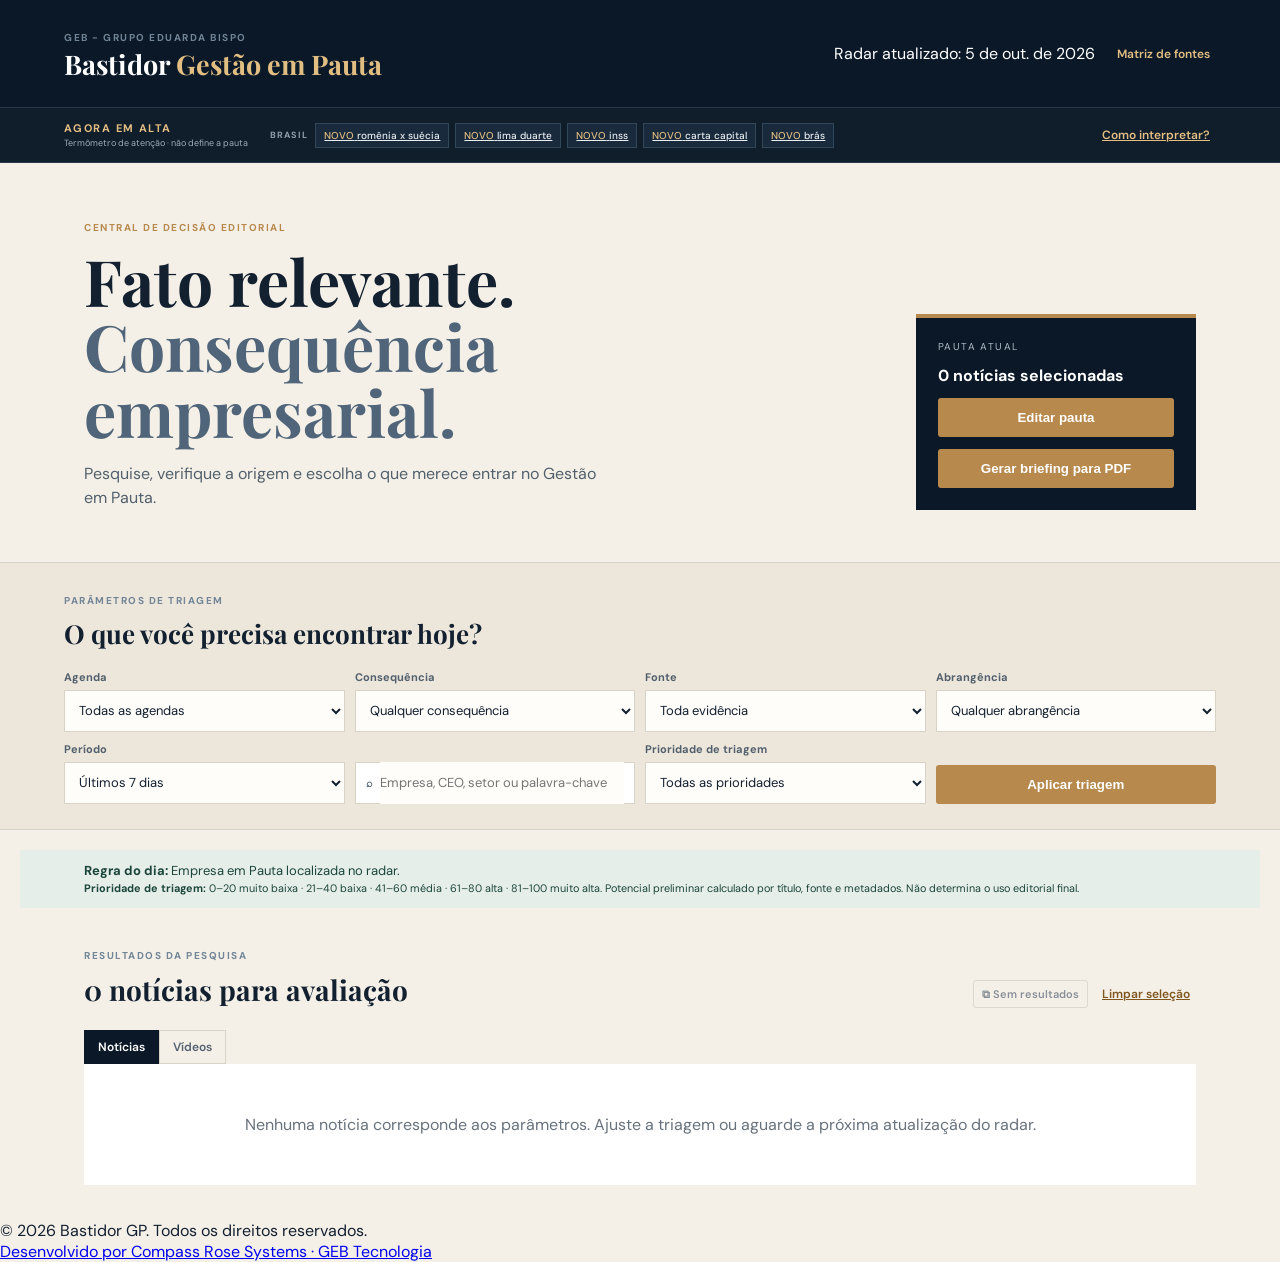
==== commit 5ee11bf6: "Alinha rodapé do Bastidor GP ao padrão AgenZap" ====
--- a/index.html
+++ b/index.html
@@ -1,4 +1,4 @@
-<!doctype html><html lang="pt-BR"><head><meta charset="utf-8"><meta name="viewport" content="width=device-width,initial-scale=1"><title>Bastidor - Gestão em Pauta</title><link rel="preconnect" href="https://fonts.googleapis.com"><link rel="preconnect" href="https://fonts.gstatic.com" crossorigin><link href="https://fonts.googleapis.com/css2?family=DM+Sans:wght@400;500;600;700&family=Playfair+Display:wght@600;700&display=swap" rel="stylesheet"><link rel="stylesheet" href="assets/style.css"></head><body><header class="topbar"><div><span class="eyebrow">GEB - GRUPO EDUARDA BISPO</span><h1>Bastidor <em>Gestão em Pauta</em></h1></div><div class="header-actions"><span id="updatedAt">Carregando radar...</span><button class="text-button sources-button" id="openSources">Matriz de fontes</button></div></header><main><section class="trends-strip" id="trendsStrip"><div class="trends-label"><b>AGORA EM ALTA</b><small>Termômetro de atenção · não define a pauta</small></div><div class="trends-regions"><div class="trend-region"><span>BRASIL</span><div id="trendsBR">Carregando...</div></div></div><button class="text-button" id="trendsInfo">Como interpretar?</button></section><section class="hero"><div><span class="eyebrow gold">CENTRAL DE DECISÃO EDITORIAL</span><h2>Fato relevante.<br><i>Consequência empresarial.</i></h2><p>Pesquise, verifique a origem e escolha o que merece entrar no Gestão em Pauta.</p></div><aside class="selection-box"><span>PAUTA ATUAL</span><strong id="selectedCount">0 notícias selecionadas</strong><button class="button" id="editPauta">Editar pauta</button><button class="button" id="generateBrief">Gerar briefing para PDF</button></aside></section><section class="research-panel"><div><span class="eyebrow">PARÂMETROS DE TRIAGEM</span><h3>O que você precisa encontrar hoje?</h3></div><div class="controls"><label>Agenda<select id="agenda"><option value="Todos">Todas as agendas</option><option>Empresa em Pauta</option><option>Poder e regras</option><option>Mercado e trabalho</option><option>Relações internacionais</option><option>Trabalho e representação</option><option>Pessoas e liderança</option><option>NR-1 / AEP</option><option>IA e gestão</option><option>Mundo corporativo internacional</option><option>Mídia, audiovisual e plataformas</option></select></label><label>Consequência<select id="impact"><option value="Todos">Qualquer consequência</option><option>Custo e caixa</option><option>Operação e estratégia</option><option>Pessoas e trabalho</option><option>Risco jurídico/regulatório</option><option>Mercado e reputação</option></select></label><label>Fonte<select id="evidence"><option value="Todos">Toda evidência</option><option>Documento/ato oficial</option><option>Fonte institucional</option><option>Repercussão jornalística</option><option>Exige confirmação</option></select></label><label>Abrangência<select id="scope"><option value="Todos">Qualquer abrangência</option><option>Municipal</option><option>Estadual</option><option>Federal</option><option>Nacional</option><option>Internacional</option></select></label><label>Período<select id="period"><option value="7">Últimos 7 dias</option><option value="1">Últimas 24 horas</option><option value="30">Últimos 30 dias</option></select></label><label class="search">⌕<input id="searchInput" placeholder="Empresa, CEO, setor ou palavra-chave"></label><button class="button" id="apply">Aplicar triagem</button></div></section><section class="notice"><b>Regra do dia:</b> <span id="companyRule">procurando uma Empresa em Pauta com decisão e consequência verificáveis.</span><br><small><b>Prioridade de triagem:</b> 0-24 baixa · 25-49 moderada · 50-74 alta · 75-100 prioritária. É uma ordem de abertura, não uma análise da matéria.</small></section><section class="dashboard"><div class="content-head"><div><span class="eyebrow">RESULTADOS DA PESQUISA</span><h3 id="resultTitle">Notícias para avaliação</h3></div><button id="clearSelection" class="text-button">Limpar seleção</button></div><div class="content-modes" aria-label="Tipo de resultado"><button class="mode-button active" id="modeNews">Notícias</button><button class="mode-button" id="modeVideos">Vídeos</button></div><div id="newsGrid" class="news-grid"></div><div id="emptyState" class="empty-state" hidden>Nenhuma notícia corresponde aos parâmetros. Ajuste a triagem ou aguarde a próxima atualização do radar.</div></section></main><dialog id="detailDialog"><div class="dialog-head"><div><span class="eyebrow">ORIGEM, USO E SEGURANÇA EDITORIAL</span><h3 id="detailTitle"></h3></div><button class="icon-button" data-close>×</button></div><div id="detailContent"></div></dialog><dialog id="sourcesDialog"><div class="dialog-head"><div><span class="eyebrow">POLÍTICA EDITORIAL</span><h3>Matriz de fontes</h3></div><button class="icon-button" data-close-sources>×</button></div><p class="matrix-intro">A fonte informa qual é o papel editorial de cada origem. Fontes interessadas localizam sinais; atos, dados e documentos confirmam fatos.</p><div id="sourcesList"></div></dialog><template id="cardTemplate"><article class="news-card"><div class="card-meta"><span class="tag"></span><time></time></div><h4></h4><p class="summary"></p><div class="chips"></div><div class="source-row"><span class="source"></span><a target="_blank" rel="noopener">Ler fonte ↗</a></div><div class="video-row"><a class="youtube-official" target="_blank" rel="noopener">Vídeos oficiais ↗</a><a class="youtube-analysis" target="_blank" rel="noopener">Análises no YouTube ↗</a></div><button class="text-button detail-button">Verificação editorial</button><div class="card-actions"><button class="select-button"></button><select aria-label="Destino editorial"><option value="">Classificar depois</option><option value="gravar">Gravar agora</option><option value="giro">Reservar para o Giro</option><option value="acompanhar">Acompanhar</option><option value="nao-usar">Não usar</option></select></div></article></template><dialog id="pautaDialog"><div class="dialog-head"><div><span class="eyebrow">PAUTA EM CONSTRUÇÃO</span><h3>Editar seleção</h3></div><button class="icon-button" data-close-pauta>×</button></div><div id="pautaList"></div></dialog><footer style="padding:24px;text-align:center">
+<!doctype html><html lang="pt-BR"><head><meta charset="utf-8"><meta name="viewport" content="width=device-width,initial-scale=1"><title>Bastidor - Gestão em Pauta</title><link rel="preconnect" href="https://fonts.googleapis.com"><link rel="preconnect" href="https://fonts.gstatic.com" crossorigin><link href="https://fonts.googleapis.com/css2?family=DM+Sans:wght@400;500;600;700&family=Playfair+Display:wght@600;700&display=swap" rel="stylesheet"><link rel="stylesheet" href="assets/style.css"></head><body><header class="topbar"><div><span class="eyebrow">GEB - GRUPO EDUARDA BISPO</span><h1>Bastidor <em>Gestão em Pauta</em></h1></div><div class="header-actions"><span id="updatedAt">Carregando radar...</span><button class="text-button sources-button" id="openSources">Matriz de fontes</button></div></header><main><section class="trends-strip" id="trendsStrip"><div class="trends-label"><b>AGORA EM ALTA</b><small>Termômetro de atenção · não define a pauta</small></div><div class="trends-regions"><div class="trend-region"><span>BRASIL</span><div id="trendsBR">Carregando...</div></div></div><button class="text-button" id="trendsInfo">Como interpretar?</button></section><section class="hero"><div><span class="eyebrow gold">CENTRAL DE DECISÃO EDITORIAL</span><h2>Fato relevante.<br><i>Consequência empresarial.</i></h2><p>Pesquise, verifique a origem e escolha o que merece entrar no Gestão em Pauta.</p></div><aside class="selection-box"><span>PAUTA ATUAL</span><strong id="selectedCount">0 notícias selecionadas</strong><button class="button" id="editPauta">Editar pauta</button><button class="button" id="generateBrief">Gerar briefing para PDF</button></aside></section><section class="research-panel"><div><span class="eyebrow">PARÂMETROS DE TRIAGEM</span><h3>O que você precisa encontrar hoje?</h3></div><div class="controls"><label>Agenda<select id="agenda"><option value="Todos">Todas as agendas</option><option>Empresa em Pauta</option><option>Poder e regras</option><option>Mercado e trabalho</option><option>Relações internacionais</option><option>Trabalho e representação</option><option>Pessoas e liderança</option><option>NR-1 / AEP</option><option>IA e gestão</option><option>Mundo corporativo internacional</option><option>Mídia, audiovisual e plataformas</option></select></label><label>Consequência<select id="impact"><option value="Todos">Qualquer consequência</option><option>Custo e caixa</option><option>Operação e estratégia</option><option>Pessoas e trabalho</option><option>Risco jurídico/regulatório</option><option>Mercado e reputação</option></select></label><label>Fonte<select id="evidence"><option value="Todos">Toda evidência</option><option>Documento/ato oficial</option><option>Fonte institucional</option><option>Repercussão jornalística</option><option>Exige confirmação</option></select></label><label>Abrangência<select id="scope"><option value="Todos">Qualquer abrangência</option><option>Municipal</option><option>Estadual</option><option>Federal</option><option>Nacional</option><option>Internacional</option></select></label><label>Período<select id="period"><option value="7">Últimos 7 dias</option><option value="1">Últimas 24 horas</option><option value="30">Últimos 30 dias</option></select></label><label class="search">⌕<input id="searchInput" placeholder="Empresa, CEO, setor ou palavra-chave"></label><button class="button" id="apply">Aplicar triagem</button></div></section><section class="notice"><b>Regra do dia:</b> <span id="companyRule">procurando uma Empresa em Pauta com decisão e consequência verificáveis.</span><br><small><b>Prioridade de triagem:</b> 0-24 baixa · 25-49 moderada · 50-74 alta · 75-100 prioritária. É uma ordem de abertura, não uma análise da matéria.</small></section><section class="dashboard"><div class="content-head"><div><span class="eyebrow">RESULTADOS DA PESQUISA</span><h3 id="resultTitle">Notícias para avaliação</h3></div><button id="clearSelection" class="text-button">Limpar seleção</button></div><div class="content-modes" aria-label="Tipo de resultado"><button class="mode-button active" id="modeNews">Notícias</button><button class="mode-button" id="modeVideos">Vídeos</button></div><div id="newsGrid" class="news-grid"></div><div id="emptyState" class="empty-state" hidden>Nenhuma notícia corresponde aos parâmetros. Ajuste a triagem ou aguarde a próxima atualização do radar.</div></section></main><dialog id="detailDialog"><div class="dialog-head"><div><span class="eyebrow">ORIGEM, USO E SEGURANÇA EDITORIAL</span><h3 id="detailTitle"></h3></div><button class="icon-button" data-close>×</button></div><div id="detailContent"></div></dialog><dialog id="sourcesDialog"><div class="dialog-head"><div><span class="eyebrow">POLÍTICA EDITORIAL</span><h3>Matriz de fontes</h3></div><button class="icon-button" data-close-sources>×</button></div><p class="matrix-intro">A fonte informa qual é o papel editorial de cada origem. Fontes interessadas localizam sinais; atos, dados e documentos confirmam fatos.</p><div id="sourcesList"></div></dialog><template id="cardTemplate"><article class="news-card"><div class="card-meta"><span class="tag"></span><time></time></div><h4></h4><p class="summary"></p><div class="chips"></div><div class="source-row"><span class="source"></span><a target="_blank" rel="noopener">Ler fonte ↗</a></div><div class="video-row"><a class="youtube-official" target="_blank" rel="noopener">Vídeos oficiais ↗</a><a class="youtube-analysis" target="_blank" rel="noopener">Análises no YouTube ↗</a></div><button class="text-button detail-button">Verificação editorial</button><div class="card-actions"><button class="select-button"></button><select aria-label="Destino editorial"><option value="">Classificar depois</option><option value="gravar">Gravar agora</option><option value="giro">Reservar para o Giro</option><option value="acompanhar">Acompanhar</option><option value="nao-usar">Não usar</option></select></div></article></template><dialog id="pautaDialog"><div class="dialog-head"><div><span class="eyebrow">PAUTA EM CONSTRUÇÃO</span><h3>Editar seleção</h3></div><button class="icon-button" data-close-pauta>×</button></div><div id="pautaList"></div></dialog><footer class="app-footer">
   <p>© 2026 Bastidor GP. Todos os direitos reservados.</p>
-  <p><a href="https://gebtecnologia.grupoeduardabispo.com.br/" target="_blank" rel="noopener noreferrer">Desenvolvido por Compass Rose Systems · GEB Tecnologia</a></p>
+  <a href="https://gebtecnologia.grupoeduardabispo.com.br/" target="_blank" rel="noopener noreferrer">Desenvolvido por Compass Rose Systems · GEB Tecnologia</a>
 </footer><script src="assets/app.js"></script><script src="assets/enhancements.js"></script><div vw class="enabled"><div vw-access-button class="active"></div><div vw-plugin-wrapper><div class="vw-plugin-top-wrapper"></div></div></div><script src="https://vlibras.gov.br/app/vlibras-plugin.js"></script><script>window.addEventListener("load",function(){if(window.VLibras){new window.VLibras.Widget("https://vlibras.gov.br/app");}});</script></body></html>
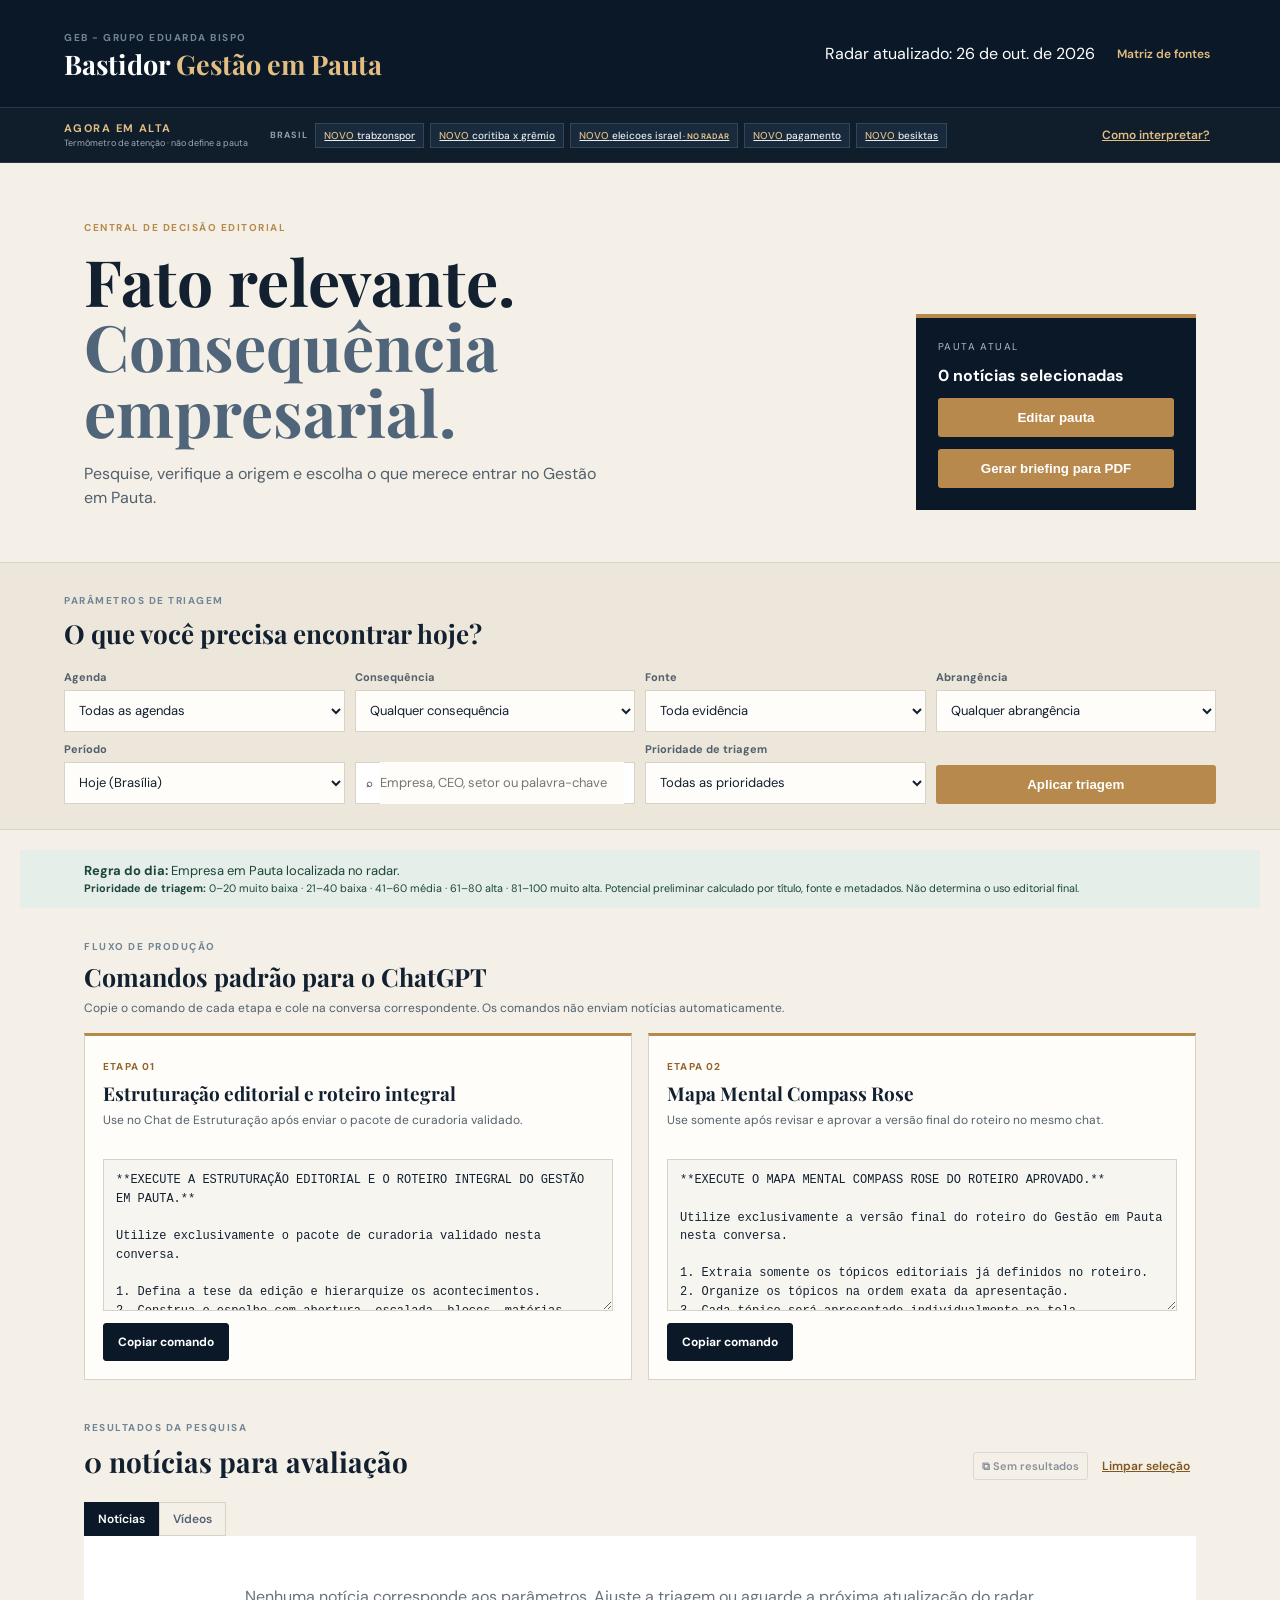
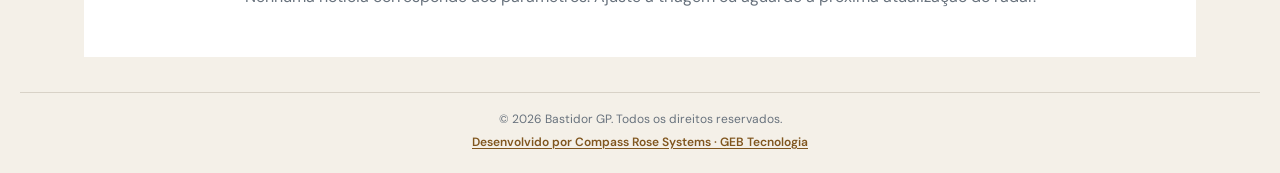
==== commit 8d208bf1: "Corrige filtro Hoje e janela de datas do radar de notícias" ====
--- a/index.html
+++ b/index.html
@@ -1,4 +1,4 @@
-<!doctype html><html lang="pt-BR"><head><meta charset="utf-8"><meta name="viewport" content="width=device-width,initial-scale=1"><title>Bastidor - Gestão em Pauta</title><link rel="preconnect" href="https://fonts.googleapis.com"><link rel="preconnect" href="https://fonts.gstatic.com" crossorigin><link href="https://fonts.googleapis.com/css2?family=DM+Sans:wght@400;500;600;700&family=Playfair+Display:wght@600;700&display=swap" rel="stylesheet"><link rel="stylesheet" href="assets/style.css"></head><body><header class="topbar"><div><span class="eyebrow">GEB - GRUPO EDUARDA BISPO</span><h1>Bastidor <em>Gestão em Pauta</em></h1></div><div class="header-actions"><span id="updatedAt">Carregando radar...</span><button class="text-button sources-button" id="openSources">Matriz de fontes</button></div></header><main><section class="trends-strip" id="trendsStrip"><div class="trends-label"><b>AGORA EM ALTA</b><small>Termômetro de atenção · não define a pauta</small></div><div class="trends-regions"><div class="trend-region"><span>BRASIL</span><div id="trendsBR">Carregando...</div></div></div><button class="text-button" id="trendsInfo">Como interpretar?</button></section><section class="hero"><div><span class="eyebrow gold">CENTRAL DE DECISÃO EDITORIAL</span><h2>Fato relevante.<br><i>Consequência empresarial.</i></h2><p>Pesquise, verifique a origem e escolha o que merece entrar no Gestão em Pauta.</p></div><aside class="selection-box"><span>PAUTA ATUAL</span><strong id="selectedCount">0 notícias selecionadas</strong><button class="button" id="editPauta">Editar pauta</button><button class="button" id="generateBrief">Gerar briefing para PDF</button></aside></section><section class="research-panel"><div><span class="eyebrow">PARÂMETROS DE TRIAGEM</span><h3>O que você precisa encontrar hoje?</h3></div><div class="controls"><label>Agenda<select id="agenda"><option value="Todos">Todas as agendas</option><option>Empresa em Pauta</option><option>Poder e regras</option><option>Mercado e trabalho</option><option>Relações internacionais</option><option>Trabalho e representação</option><option>Pessoas e liderança</option><option>NR-1 / AEP</option><option>IA e gestão</option><option>Mundo corporativo internacional</option><option>Mídia, audiovisual e plataformas</option></select></label><label>Consequência<select id="impact"><option value="Todos">Qualquer consequência</option><option>Custo e caixa</option><option>Operação e estratégia</option><option>Pessoas e trabalho</option><option>Risco jurídico/regulatório</option><option>Mercado e reputação</option></select></label><label>Fonte<select id="evidence"><option value="Todos">Toda evidência</option><option>Documento/ato oficial</option><option>Fonte institucional</option><option>Repercussão jornalística</option><option>Exige confirmação</option></select></label><label>Abrangência<select id="scope"><option value="Todos">Qualquer abrangência</option><option>Municipal</option><option>Estadual</option><option>Federal</option><option>Nacional</option><option>Internacional</option></select></label><label>Período<select id="period"><option value="7">Últimos 7 dias</option><option value="1">Últimas 24 horas</option><option value="30">Últimos 30 dias</option></select></label><label class="search">⌕<input id="searchInput" placeholder="Empresa, CEO, setor ou palavra-chave"></label><button class="button" id="apply">Aplicar triagem</button></div></section><section class="notice"><b>Regra do dia:</b> <span id="companyRule">procurando uma Empresa em Pauta com decisão e consequência verificáveis.</span><br><small><b>Prioridade de triagem:</b> 0-24 baixa · 25-49 moderada · 50-74 alta · 75-100 prioritária. É uma ordem de abertura, não uma análise da matéria.</small></section><section class="dashboard"><div class="content-head"><div><span class="eyebrow">RESULTADOS DA PESQUISA</span><h3 id="resultTitle">Notícias para avaliação</h3></div><button id="clearSelection" class="text-button">Limpar seleção</button></div><div class="content-modes" aria-label="Tipo de resultado"><button class="mode-button active" id="modeNews">Notícias</button><button class="mode-button" id="modeVideos">Vídeos</button></div><div id="newsGrid" class="news-grid"></div><div id="emptyState" class="empty-state" hidden>Nenhuma notícia corresponde aos parâmetros. Ajuste a triagem ou aguarde a próxima atualização do radar.</div></section></main><dialog id="detailDialog"><div class="dialog-head"><div><span class="eyebrow">ORIGEM, USO E SEGURANÇA EDITORIAL</span><h3 id="detailTitle"></h3></div><button class="icon-button" data-close>×</button></div><div id="detailContent"></div></dialog><dialog id="sourcesDialog"><div class="dialog-head"><div><span class="eyebrow">POLÍTICA EDITORIAL</span><h3>Matriz de fontes</h3></div><button class="icon-button" data-close-sources>×</button></div><p class="matrix-intro">A fonte informa qual é o papel editorial de cada origem. Fontes interessadas localizam sinais; atos, dados e documentos confirmam fatos.</p><div id="sourcesList"></div></dialog><template id="cardTemplate"><article class="news-card"><div class="card-meta"><span class="tag"></span><time></time></div><h4></h4><p class="summary"></p><div class="chips"></div><div class="source-row"><span class="source"></span><a target="_blank" rel="noopener">Ler fonte ↗</a></div><div class="video-row"><a class="youtube-official" target="_blank" rel="noopener">Vídeos oficiais ↗</a><a class="youtube-analysis" target="_blank" rel="noopener">Análises no YouTube ↗</a></div><button class="text-button detail-button">Verificação editorial</button><div class="card-actions"><button class="select-button"></button><select aria-label="Destino editorial"><option value="">Classificar depois</option><option value="gravar">Gravar agora</option><option value="giro">Reservar para o Giro</option><option value="acompanhar">Acompanhar</option><option value="nao-usar">Não usar</option></select></div></article></template><dialog id="pautaDialog"><div class="dialog-head"><div><span class="eyebrow">PAUTA EM CONSTRUÇÃO</span><h3>Editar seleção</h3></div><button class="icon-button" data-close-pauta>×</button></div><div id="pautaList"></div></dialog><footer class="app-footer">
+<!doctype html><html lang="pt-BR"><head><meta charset="utf-8"><meta name="viewport" content="width=device-width,initial-scale=1"><title>Bastidor - Gestão em Pauta</title><link rel="preconnect" href="https://fonts.googleapis.com"><link rel="preconnect" href="https://fonts.gstatic.com" crossorigin><link href="https://fonts.googleapis.com/css2?family=DM+Sans:wght@400;500;600;700&family=Playfair+Display:wght@600;700&display=swap" rel="stylesheet"><link rel="stylesheet" href="assets/style.css"></head><body><header class="topbar"><div><span class="eyebrow">GEB - GRUPO EDUARDA BISPO</span><h1>Bastidor <em>Gestão em Pauta</em></h1></div><div class="header-actions"><span id="updatedAt">Carregando radar...</span><button class="text-button sources-button" id="openSources">Matriz de fontes</button></div></header><main><section class="trends-strip" id="trendsStrip"><div class="trends-label"><b>AGORA EM ALTA</b><small>Termômetro de atenção · não define a pauta</small></div><div class="trends-regions"><div class="trend-region"><span>BRASIL</span><div id="trendsBR">Carregando...</div></div></div><button class="text-button" id="trendsInfo">Como interpretar?</button></section><section class="hero"><div><span class="eyebrow gold">CENTRAL DE DECISÃO EDITORIAL</span><h2>Fato relevante.<br><i>Consequência empresarial.</i></h2><p>Pesquise, verifique a origem e escolha o que merece entrar no Gestão em Pauta.</p></div><aside class="selection-box"><span>PAUTA ATUAL</span><strong id="selectedCount">0 notícias selecionadas</strong><button class="button" id="editPauta">Editar pauta</button><button class="button" id="generateBrief">Gerar briefing para PDF</button></aside></section><section class="research-panel"><div><span class="eyebrow">PARÂMETROS DE TRIAGEM</span><h3>O que você precisa encontrar hoje?</h3></div><div class="controls"><label>Agenda<select id="agenda"><option value="Todos">Todas as agendas</option><option>Empresa em Pauta</option><option>Poder e regras</option><option>Mercado e trabalho</option><option>Relações internacionais</option><option>Trabalho e representação</option><option>Pessoas e liderança</option><option>NR-1 / AEP</option><option>IA e gestão</option><option>Mundo corporativo internacional</option><option>Mídia, audiovisual e plataformas</option></select></label><label>Consequência<select id="impact"><option value="Todos">Qualquer consequência</option><option>Custo e caixa</option><option>Operação e estratégia</option><option>Pessoas e trabalho</option><option>Risco jurídico/regulatório</option><option>Mercado e reputação</option></select></label><label>Fonte<select id="evidence"><option value="Todos">Toda evidência</option><option>Documento/ato oficial</option><option>Fonte institucional</option><option>Repercussão jornalística</option><option>Exige confirmação</option></select></label><label>Abrangência<select id="scope"><option value="Todos">Qualquer abrangência</option><option>Municipal</option><option>Estadual</option><option>Federal</option><option>Nacional</option><option>Internacional</option></select></label><label>Período<select id="period"><option value="0">Hoje (Brasília)</option><option value="1">Últimas 24 horas</option><option value="7">Últimos 7 dias</option><option value="30">Últimos 30 dias</option></select></label><label class="search">⌕<input id="searchInput" placeholder="Empresa, CEO, setor ou palavra-chave"></label><button class="button" id="apply">Aplicar triagem</button></div></section><section class="notice"><b>Regra do dia:</b> <span id="companyRule">procurando uma Empresa em Pauta com decisão e consequência verificáveis.</span><br><small><b>Prioridade de triagem:</b> 0-24 baixa · 25-49 moderada · 50-74 alta · 75-100 prioritária. É uma ordem de abertura, não uma análise da matéria.</small></section><section class="dashboard"><div class="content-head"><div><span class="eyebrow">RESULTADOS DA PESQUISA</span><h3 id="resultTitle">Notícias para avaliação</h3></div><button id="clearSelection" class="text-button">Limpar seleção</button></div><div class="content-modes" aria-label="Tipo de resultado"><button class="mode-button active" id="modeNews">Notícias</button><button class="mode-button" id="modeVideos">Vídeos</button></div><div id="newsGrid" class="news-grid"></div><div id="emptyState" class="empty-state" hidden>Nenhuma notícia corresponde aos parâmetros. Ajuste a triagem ou aguarde a próxima atualização do radar.</div></section></main><dialog id="detailDialog"><div class="dialog-head"><div><span class="eyebrow">ORIGEM, USO E SEGURANÇA EDITORIAL</span><h3 id="detailTitle"></h3></div><button class="icon-button" data-close>×</button></div><div id="detailContent"></div></dialog><dialog id="sourcesDialog"><div class="dialog-head"><div><span class="eyebrow">POLÍTICA EDITORIAL</span><h3>Matriz de fontes</h3></div><button class="icon-button" data-close-sources>×</button></div><p class="matrix-intro">A fonte informa qual é o papel editorial de cada origem. Fontes interessadas localizam sinais; atos, dados e documentos confirmam fatos.</p><div id="sourcesList"></div></dialog><template id="cardTemplate"><article class="news-card"><div class="card-meta"><span class="tag"></span><time></time></div><h4></h4><p class="summary"></p><div class="chips"></div><div class="source-row"><span class="source"></span><a target="_blank" rel="noopener">Ler fonte ↗</a></div><div class="video-row"><a class="youtube-official" target="_blank" rel="noopener">Vídeos oficiais ↗</a><a class="youtube-analysis" target="_blank" rel="noopener">Análises no YouTube ↗</a></div><button class="text-button detail-button">Verificação editorial</button><div class="card-actions"><button class="select-button"></button><select aria-label="Destino editorial"><option value="">Classificar depois</option><option value="gravar">Gravar agora</option><option value="giro">Reservar para o Giro</option><option value="acompanhar">Acompanhar</option><option value="nao-usar">Não usar</option></select></div></article></template><dialog id="pautaDialog"><div class="dialog-head"><div><span class="eyebrow">PAUTA EM CONSTRUÇÃO</span><h3>Editar seleção</h3></div><button class="icon-button" data-close-pauta>×</button></div><div id="pautaList"></div></dialog><footer class="app-footer">
   <p>© 2026 Bastidor GP. Todos os direitos reservados.</p>
   <a href="https://gebtecnologia.grupoeduardabispo.com.br/" target="_blank" rel="noopener noreferrer">Desenvolvido por Compass Rose Systems · GEB Tecnologia</a>
 </footer><script src="assets/app.js"></script><script src="assets/enhancements.js"></script><div vw class="enabled"><div vw-access-button class="active"></div><div vw-plugin-wrapper><div class="vw-plugin-top-wrapper"></div></div></div><script src="https://vlibras.gov.br/app/vlibras-plugin.js"></script><script>window.addEventListener("load",function(){if(window.VLibras){new window.VLibras.Widget("https://vlibras.gov.br/app");}});</script></body></html>
--- a/assets/style.css
+++ b/assets/style.css
@@ -7,3 +7,8 @@
 .trends-strip{display:grid;grid-template-columns:auto 1fr auto;gap:22px;align-items:center;padding:13px 5vw;background:#101d2b;color:#fff;border-top:1px solid #293849;border-bottom:1px solid #293849}.trends-label{display:flex;flex-direction:column;min-width:155px}.trends-label b{font-size:11px;letter-spacing:.13em;color:#e3be83}.trends-label small{font-size:9px;color:#9eabb7;margin-top:2px}.trends-regions{display:flex;gap:20px;overflow:hidden}.trend-region{display:flex;align-items:center;gap:8px;min-width:0}.trend-region>span{font-size:9px;font-weight:700;letter-spacing:.1em;color:#91a0ad}.trend-region>div{display:flex;gap:6px;white-space:nowrap;overflow:hidden}.trend-pill{border:1px solid #33475b;background:#182a3c;color:#e9edf0;padding:5px 8px;font:500 10px "DM Sans",sans-serif;cursor:default}.trend-pill i{font-style:normal;color:#e3be83}.trend-pill b{font-size:8px;color:#e3be83}.trend-planned{opacity:.55}.trends-strip .text-button{color:#e3be83;white-space:nowrap}@media(max-width:900px){.trends-strip{grid-template-columns:1fr}.trends-regions{overflow-x:auto}.trends-strip .text-button{justify-self:start}}
 
 
+
+.app-footer{max-width:1240px;margin:0 auto;padding:18px max(5vw,28px) 22px;border-top:1px solid var(--line);color:var(--muted);text-align:center;font-size:12px;line-height:1.45}
+.app-footer p{margin:0 0 5px}
+.app-footer a{color:#80561f;text-decoration:underline;text-underline-offset:2px;font-weight:600}
+.app-footer a:hover,.app-footer a:focus-visible{color:var(--navy)}
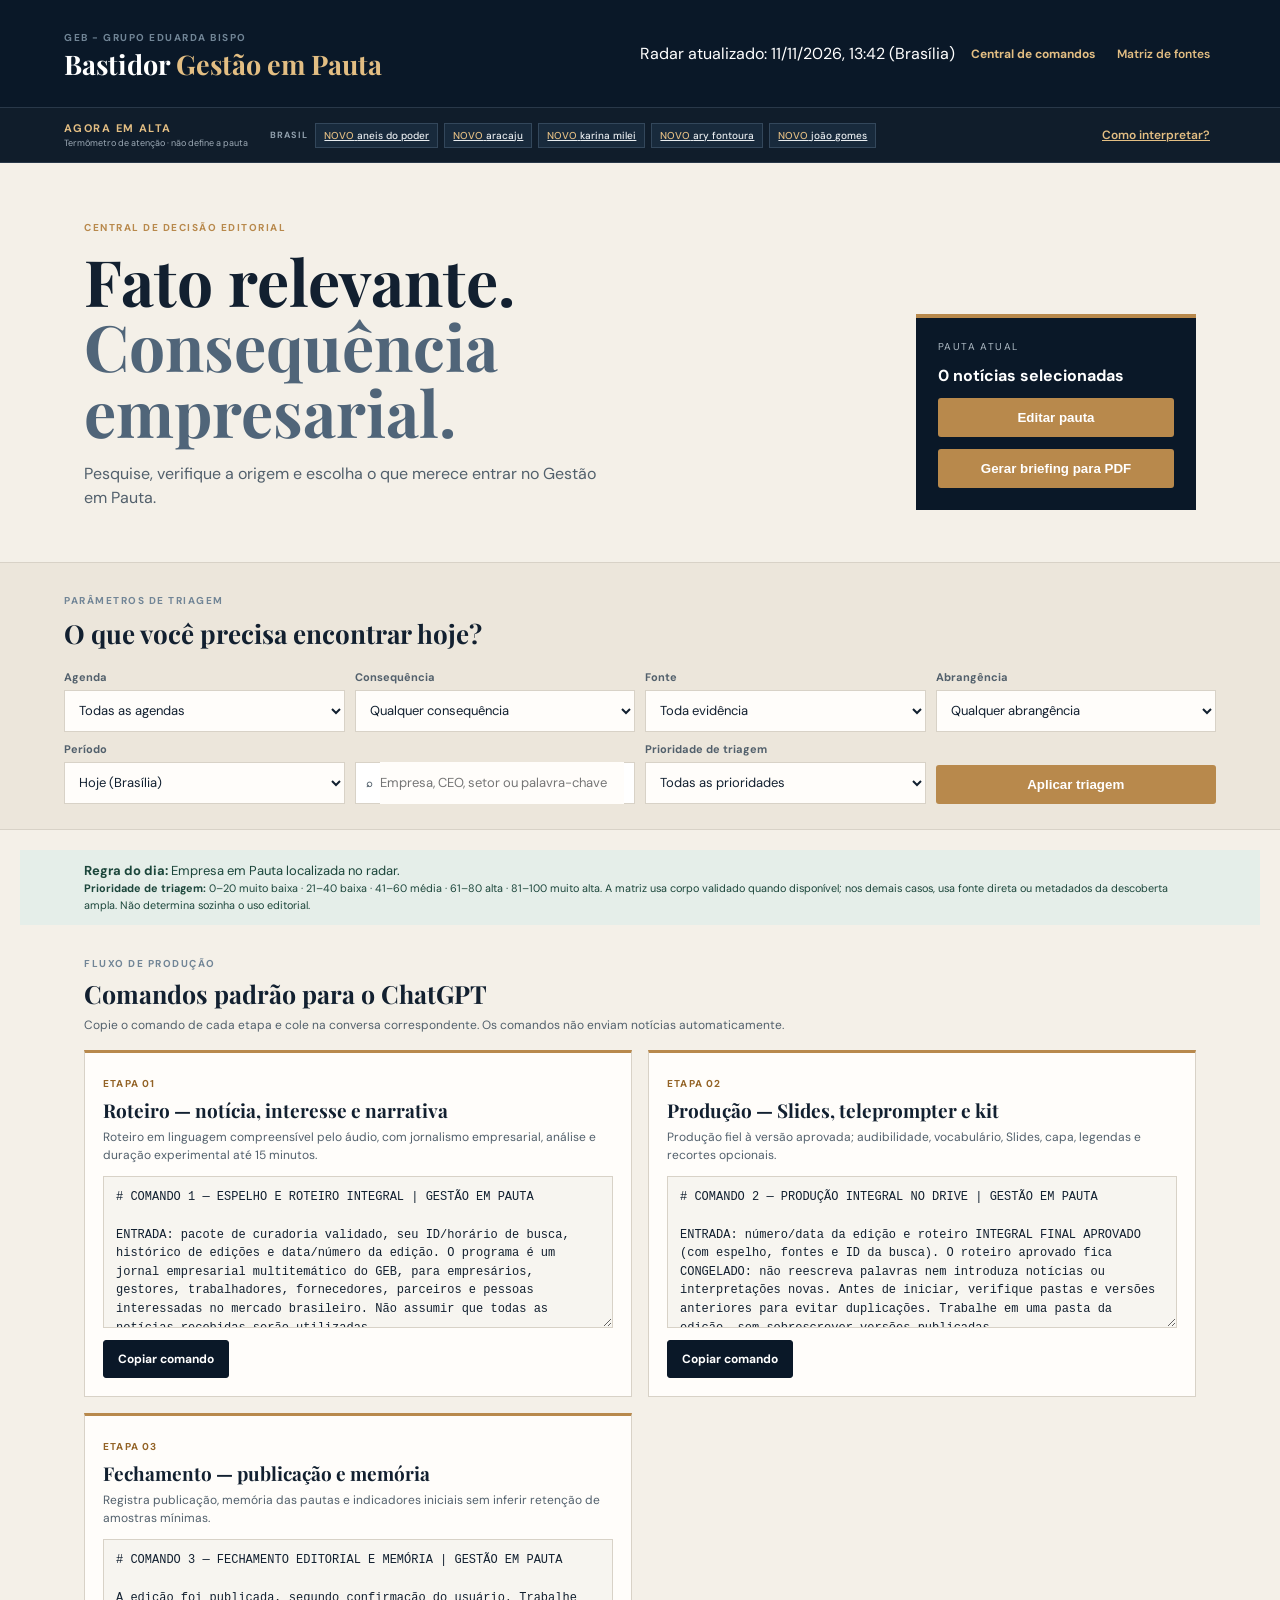
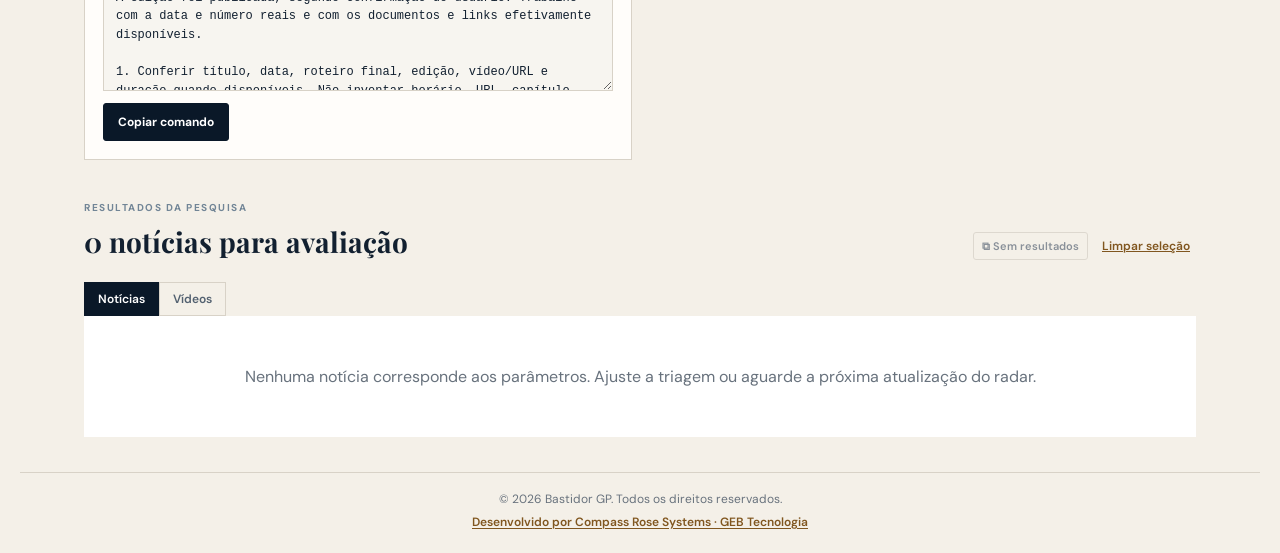
==== commit 410ad516: "Add persistent navigation to dedicated editorial commands page" ====
--- a/index.html
+++ b/index.html
@@ -1,4 +1,4 @@
-<!doctype html><html lang="pt-BR"><head><meta charset="utf-8"><meta name="viewport" content="width=device-width,initial-scale=1"><title>Bastidor - Gestão em Pauta</title><link rel="preconnect" href="https://fonts.googleapis.com"><link rel="preconnect" href="https://fonts.gstatic.com" crossorigin><link href="https://fonts.googleapis.com/css2?family=DM+Sans:wght@400;500;600;700&family=Playfair+Display:wght@600;700&display=swap" rel="stylesheet"><link rel="stylesheet" href="assets/style.css"></head><body><header class="topbar"><div><span class="eyebrow">GEB - GRUPO EDUARDA BISPO</span><h1>Bastidor <em>Gestão em Pauta</em></h1></div><div class="header-actions"><span id="updatedAt">Carregando radar...</span><button class="text-button sources-button" id="openSources">Matriz de fontes</button></div></header><main><section class="trends-strip" id="trendsStrip"><div class="trends-label"><b>AGORA EM ALTA</b><small>Termômetro de atenção · não define a pauta</small></div><div class="trends-regions"><div class="trend-region"><span>BRASIL</span><div id="trendsBR">Carregando...</div></div></div><button class="text-button" id="trendsInfo">Como interpretar?</button></section><section class="hero"><div><span class="eyebrow gold">CENTRAL DE DECISÃO EDITORIAL</span><h2>Fato relevante.<br><i>Consequência empresarial.</i></h2><p>Pesquise, verifique a origem e escolha o que merece entrar no Gestão em Pauta.</p></div><aside class="selection-box"><span>PAUTA ATUAL</span><strong id="selectedCount">0 notícias selecionadas</strong><button class="button" id="editPauta">Editar pauta</button><button class="button" id="generateBrief">Gerar briefing para PDF</button></aside></section><section class="research-panel"><div><span class="eyebrow">PARÂMETROS DE TRIAGEM</span><h3>O que você precisa encontrar hoje?</h3></div><div class="controls"><label>Agenda<select id="agenda"><option value="Todos">Todas as agendas</option><option>Empresa em Pauta</option><option>Poder e regras</option><option>Mercado e trabalho</option><option>Relações internacionais</option><option>Trabalho e representação</option><option>Pessoas e liderança</option><option>NR-1 / AEP</option><option>IA e gestão</option><option>Mundo corporativo internacional</option><option>Mídia, audiovisual e plataformas</option></select></label><label>Consequência<select id="impact"><option value="Todos">Qualquer consequência</option><option>Custo e caixa</option><option>Operação e estratégia</option><option>Pessoas e trabalho</option><option>Risco jurídico/regulatório</option><option>Mercado e reputação</option></select></label><label>Fonte<select id="evidence"><option value="Todos">Toda evidência</option><option>Documento/ato oficial</option><option>Fonte institucional</option><option>Repercussão jornalística</option><option>Exige confirmação</option></select></label><label>Abrangência<select id="scope"><option value="Todos">Qualquer abrangência</option><option>Municipal</option><option>Estadual</option><option>Federal</option><option>Nacional</option><option>Internacional</option></select></label><label>Período<select id="period"><option value="0">Hoje (Brasília)</option><option value="1">Últimas 24 horas</option><option value="7">Últimos 7 dias</option><option value="30">Últimos 30 dias</option></select></label><label class="search">⌕<input id="searchInput" placeholder="Empresa, CEO, setor ou palavra-chave"></label><button class="button" id="apply">Aplicar triagem</button></div></section><section class="notice"><b>Regra do dia:</b> <span id="companyRule">procurando uma Empresa em Pauta com decisão e consequência verificáveis.</span><br><small><b>Prioridade de triagem:</b> 0-24 baixa · 25-49 moderada · 50-74 alta · 75-100 prioritária. É uma ordem de abertura, não uma análise da matéria.</small></section><section class="dashboard"><div class="content-head"><div><span class="eyebrow">RESULTADOS DA PESQUISA</span><h3 id="resultTitle">Notícias para avaliação</h3></div><button id="clearSelection" class="text-button">Limpar seleção</button></div><div class="content-modes" aria-label="Tipo de resultado"><button class="mode-button active" id="modeNews">Notícias</button><button class="mode-button" id="modeVideos">Vídeos</button></div><div id="newsGrid" class="news-grid"></div><div id="emptyState" class="empty-state" hidden>Nenhuma notícia corresponde aos parâmetros. Ajuste a triagem ou aguarde a próxima atualização do radar.</div></section></main><dialog id="detailDialog"><div class="dialog-head"><div><span class="eyebrow">ORIGEM, USO E SEGURANÇA EDITORIAL</span><h3 id="detailTitle"></h3></div><button class="icon-button" data-close>×</button></div><div id="detailContent"></div></dialog><dialog id="sourcesDialog"><div class="dialog-head"><div><span class="eyebrow">POLÍTICA EDITORIAL</span><h3>Matriz de fontes</h3></div><button class="icon-button" data-close-sources>×</button></div><p class="matrix-intro">A fonte informa qual é o papel editorial de cada origem. Fontes interessadas localizam sinais; atos, dados e documentos confirmam fatos.</p><div id="sourcesList"></div></dialog><template id="cardTemplate"><article class="news-card"><div class="card-meta"><span class="tag"></span><time></time></div><h4></h4><p class="summary"></p><div class="chips"></div><div class="source-row"><span class="source"></span><a target="_blank" rel="noopener">Ler fonte ↗</a></div><div class="video-row"><a class="youtube-official" target="_blank" rel="noopener">Vídeos oficiais ↗</a><a class="youtube-analysis" target="_blank" rel="noopener">Análises no YouTube ↗</a></div><button class="text-button detail-button">Verificação editorial</button><div class="card-actions"><button class="select-button"></button><select aria-label="Destino editorial"><option value="">Classificar depois</option><option value="gravar">Gravar agora</option><option value="giro">Reservar para o Giro</option><option value="acompanhar">Acompanhar</option><option value="nao-usar">Não usar</option></select></div></article></template><dialog id="pautaDialog"><div class="dialog-head"><div><span class="eyebrow">PAUTA EM CONSTRUÇÃO</span><h3>Editar seleção</h3></div><button class="icon-button" data-close-pauta>×</button></div><div id="pautaList"></div></dialog><footer class="app-footer">
+<!doctype html><html lang="pt-BR"><head><meta charset="utf-8"><meta name="viewport" content="width=device-width,initial-scale=1"><title>Bastidor - Gestão em Pauta</title><link rel="preconnect" href="https://fonts.googleapis.com"><link rel="preconnect" href="https://fonts.gstatic.com" crossorigin><link href="https://fonts.googleapis.com/css2?family=DM+Sans:wght@400;500;600;700&family=Playfair+Display:wght@600;700&display=swap" rel="stylesheet"><link rel="stylesheet" href="assets/style.css"></head><body><header class="topbar"><div><span class="eyebrow">GEB - GRUPO EDUARDA BISPO</span><h1>Bastidor <em>Gestão em Pauta</em></h1></div><div class="header-actions"><span id="updatedAt">Carregando radar...</span><a class="text-button sources-button" href="./comandos.html" style="color:#e3be83;font-weight:700">Central de comandos</a><button class="text-button sources-button" id="openSources">Matriz de fontes</button></div></header><main><section class="trends-strip" id="trendsStrip"><div class="trends-label"><b>AGORA EM ALTA</b><small>Termômetro de atenção · não define a pauta</small></div><div class="trends-regions"><div class="trend-region"><span>BRASIL</span><div id="trendsBR">Carregando...</div></div></div><button class="text-button" id="trendsInfo">Como interpretar?</button></section><section class="hero"><div><span class="eyebrow gold">CENTRAL DE DECISÃO EDITORIAL</span><h2>Fato relevante.<br><i>Consequência empresarial.</i></h2><p>Pesquise, verifique a origem e escolha o que merece entrar no Gestão em Pauta.</p></div><aside class="selection-box"><span>PAUTA ATUAL</span><strong id="selectedCount">0 notícias selecionadas</strong><button class="button" id="editPauta">Editar pauta</button><button class="button" id="generateBrief">Gerar briefing para PDF</button></aside></section><section class="research-panel"><div><span class="eyebrow">PARÂMETROS DE TRIAGEM</span><h3>O que você precisa encontrar hoje?</h3></div><div class="controls"><label>Agenda<select id="agenda"><option value="Todos">Todas as agendas</option><option>Empresa em Pauta</option><option>Poder e regras</option><option>Mercado e trabalho</option><option>Relações internacionais</option><option>Trabalho e representação</option><option>Pessoas e liderança</option><option>NR-1 / AEP</option><option>IA e gestão</option><option>Mundo corporativo internacional</option><option>Mídia, audiovisual e plataformas</option></select></label><label>Consequência<select id="impact"><option value="Todos">Qualquer consequência</option><option>Custo e caixa</option><option>Operação e estratégia</option><option>Pessoas e trabalho</option><option>Risco jurídico/regulatório</option><option>Mercado e reputação</option></select></label><label>Fonte<select id="evidence"><option value="Todos">Toda evidência</option><option>Documento/ato oficial</option><option>Fonte institucional</option><option>Repercussão jornalística</option><option>Exige confirmação</option></select></label><label>Abrangência<select id="scope"><option value="Todos">Qualquer abrangência</option><option>Municipal</option><option>Estadual</option><option>Federal</option><option>Nacional</option><option>Internacional</option></select></label><label>Período<select id="period"><option value="0">Hoje (Brasília)</option><option value="1">Últimas 24 horas</option><option value="7">Últimos 7 dias</option><option value="30">Últimos 30 dias</option></select></label><label class="search">⌕<input id="searchInput" placeholder="Empresa, CEO, setor ou palavra-chave"></label><button class="button" id="apply">Aplicar triagem</button></div></section><section class="notice"><b>Regra do dia:</b> <span id="companyRule">procurando uma Empresa em Pauta com decisão e consequência verificáveis.</span><br><small><b>Prioridade de triagem:</b> 0-24 baixa · 25-49 moderada · 50-74 alta · 75-100 prioritária. É uma ordem de abertura, não uma análise da matéria.</small></section><section class="dashboard"><div class="content-head"><div><span class="eyebrow">RESULTADOS DA PESQUISA</span><h3 id="resultTitle">Notícias para avaliação</h3></div><button id="clearSelection" class="text-button">Limpar seleção</button></div><div class="content-modes" aria-label="Tipo de resultado"><button class="mode-button active" id="modeNews">Notícias</button><button class="mode-button" id="modeVideos">Vídeos</button></div><div id="newsGrid" class="news-grid"></div><div id="emptyState" class="empty-state" hidden>Nenhuma notícia corresponde aos parâmetros. Ajuste a triagem ou aguarde a próxima atualização do radar.</div></section></main><dialog id="detailDialog"><div class="dialog-head"><div><span class="eyebrow">ORIGEM, USO E SEGURANÇA EDITORIAL</span><h3 id="detailTitle"></h3></div><button class="icon-button" data-close>×</button></div><div id="detailContent"></div></dialog><dialog id="sourcesDialog"><div class="dialog-head"><div><span class="eyebrow">POLÍTICA EDITORIAL</span><h3>Matriz de fontes</h3></div><button class="icon-button" data-close-sources>×</button></div><p class="matrix-intro">A fonte informa qual é o papel editorial de cada origem. Fontes interessadas localizam sinais; atos, dados e documentos confirmam fatos.</p><div id="sourcesList"></div></dialog><template id="cardTemplate"><article class="news-card"><div class="card-meta"><span class="tag"></span><time></time></div><h4></h4><p class="summary"></p><div class="chips"></div><div class="source-row"><span class="source"></span><a target="_blank" rel="noopener">Ler fonte ↗</a></div><div class="video-row"><a class="youtube-official" target="_blank" rel="noopener">Vídeos oficiais ↗</a><a class="youtube-analysis" target="_blank" rel="noopener">Análises no YouTube ↗</a></div><button class="text-button detail-button">Verificação editorial</button><div class="card-actions"><button class="select-button"></button><select aria-label="Destino editorial"><option value="">Classificar depois</option><option value="gravar">Gravar agora</option><option value="giro">Reservar para o Giro</option><option value="acompanhar">Acompanhar</option><option value="nao-usar">Não usar</option></select></div></article></template><dialog id="pautaDialog"><div class="dialog-head"><div><span class="eyebrow">PAUTA EM CONSTRUÇÃO</span><h3>Editar seleção</h3></div><button class="icon-button" data-close-pauta>×</button></div><div id="pautaList"></div></dialog><footer class="app-footer">
   <p>© 2026 Bastidor GP. Todos os direitos reservados.</p>
   <a href="https://gebtecnologia.grupoeduardabispo.com.br/" target="_blank" rel="noopener noreferrer">Desenvolvido por Compass Rose Systems · GEB Tecnologia</a>
 </footer><script src="assets/app.js"></script><script src="assets/enhancements.js"></script><div vw class="enabled"><div vw-access-button class="active"></div><div vw-plugin-wrapper><div class="vw-plugin-top-wrapper"></div></div></div><script src="https://vlibras.gov.br/app/vlibras-plugin.js"></script><script>window.addEventListener("load",function(){if(window.VLibras){new window.VLibras.Widget("https://vlibras.gov.br/app");}});</script></body></html>
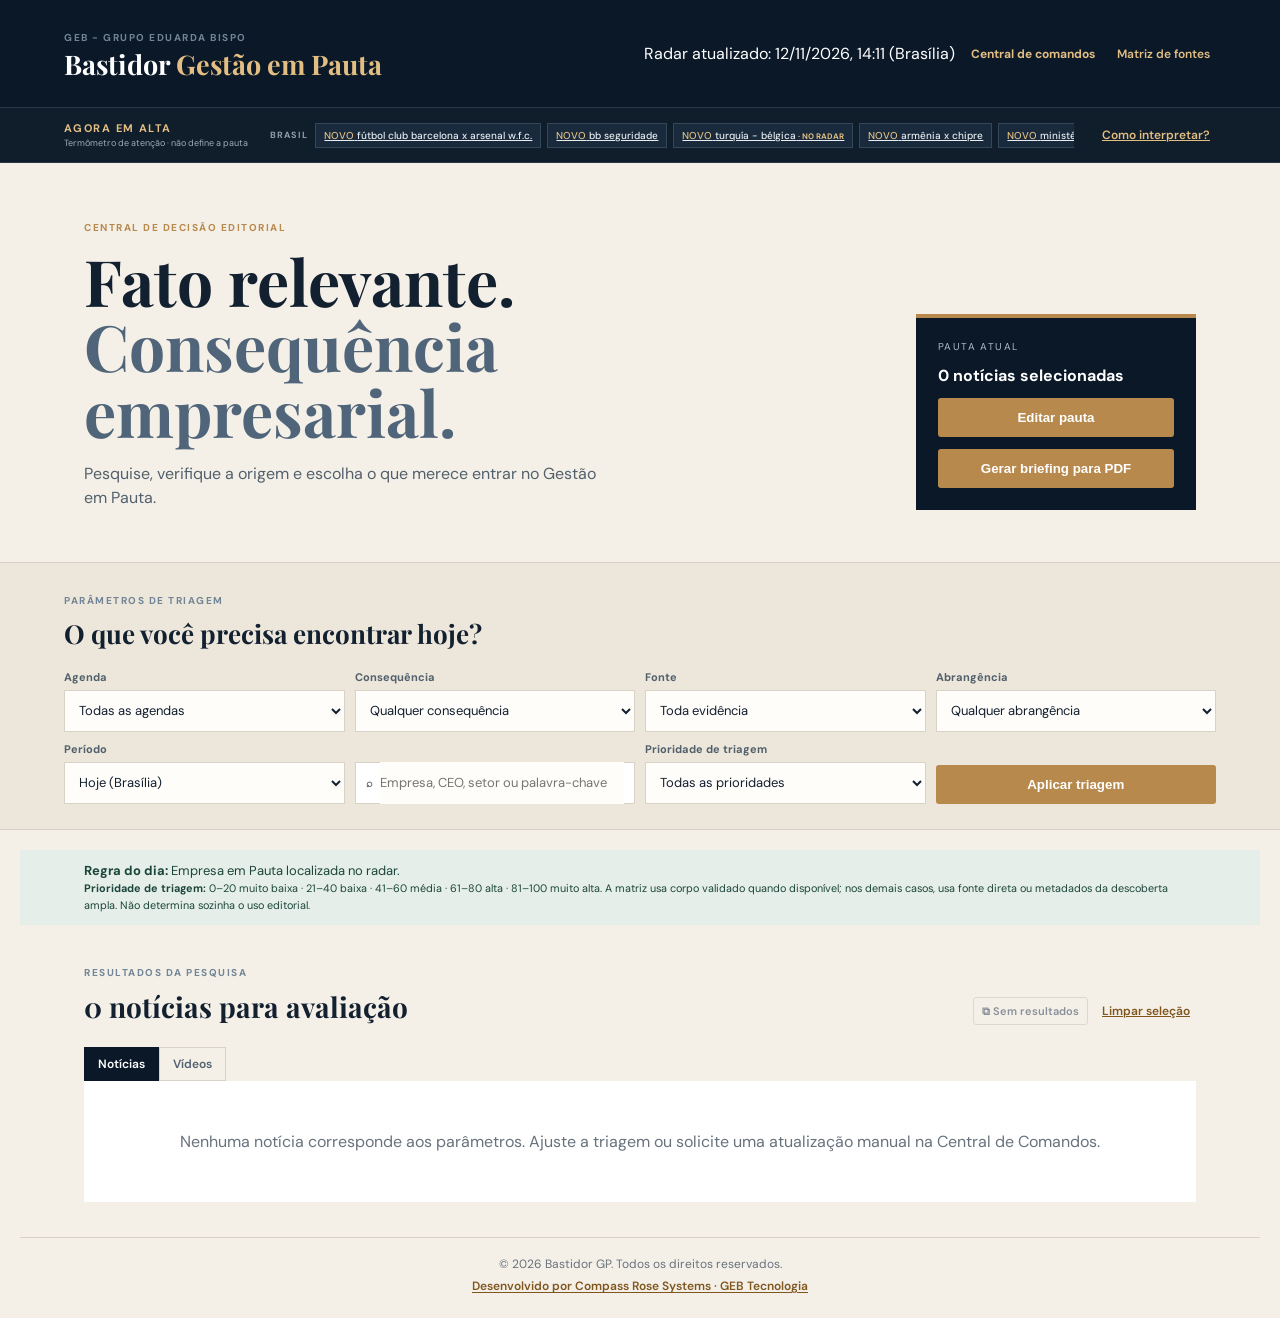
==== commit 6313b736: "Orienta solicitação manual em estado vazio do radar" ====
--- a/index.html
+++ b/index.html
@@ -1,4 +1,4 @@
-<!doctype html><html lang="pt-BR"><head><meta charset="utf-8"><meta name="viewport" content="width=device-width,initial-scale=1"><title>Bastidor - Gestão em Pauta</title><link rel="preconnect" href="https://fonts.googleapis.com"><link rel="preconnect" href="https://fonts.gstatic.com" crossorigin><link href="https://fonts.googleapis.com/css2?family=DM+Sans:wght@400;500;600;700&family=Playfair+Display:wght@600;700&display=swap" rel="stylesheet"><link rel="stylesheet" href="assets/style.css"></head><body><header class="topbar"><div><span class="eyebrow">GEB - GRUPO EDUARDA BISPO</span><h1>Bastidor <em>Gestão em Pauta</em></h1></div><div class="header-actions"><span id="updatedAt">Carregando radar...</span><a class="text-button sources-button" href="./comandos.html" style="color:#e3be83;font-weight:700">Central de comandos</a><button class="text-button sources-button" id="openSources">Matriz de fontes</button></div></header><main><section class="trends-strip" id="trendsStrip"><div class="trends-label"><b>AGORA EM ALTA</b><small>Termômetro de atenção · não define a pauta</small></div><div class="trends-regions"><div class="trend-region"><span>BRASIL</span><div id="trendsBR">Carregando...</div></div></div><button class="text-button" id="trendsInfo">Como interpretar?</button></section><section class="hero"><div><span class="eyebrow gold">CENTRAL DE DECISÃO EDITORIAL</span><h2>Fato relevante.<br><i>Consequência empresarial.</i></h2><p>Pesquise, verifique a origem e escolha o que merece entrar no Gestão em Pauta.</p></div><aside class="selection-box"><span>PAUTA ATUAL</span><strong id="selectedCount">0 notícias selecionadas</strong><button class="button" id="editPauta">Editar pauta</button><button class="button" id="generateBrief">Gerar briefing para PDF</button></aside></section><section class="research-panel"><div><span class="eyebrow">PARÂMETROS DE TRIAGEM</span><h3>O que você precisa encontrar hoje?</h3></div><div class="controls"><label>Agenda<select id="agenda"><option value="Todos">Todas as agendas</option><option>Empresa em Pauta</option><option>Poder e regras</option><option>Mercado e trabalho</option><option>Relações internacionais</option><option>Trabalho e representação</option><option>Pessoas e liderança</option><option>NR-1 / AEP</option><option>IA e gestão</option><option>Mundo corporativo internacional</option><option>Mídia, audiovisual e plataformas</option></select></label><label>Consequência<select id="impact"><option value="Todos">Qualquer consequência</option><option>Custo e caixa</option><option>Operação e estratégia</option><option>Pessoas e trabalho</option><option>Risco jurídico/regulatório</option><option>Mercado e reputação</option></select></label><label>Fonte<select id="evidence"><option value="Todos">Toda evidência</option><option>Documento/ato oficial</option><option>Fonte institucional</option><option>Repercussão jornalística</option><option>Exige confirmação</option></select></label><label>Abrangência<select id="scope"><option value="Todos">Qualquer abrangência</option><option>Municipal</option><option>Estadual</option><option>Federal</option><option>Nacional</option><option>Internacional</option></select></label><label>Período<select id="period"><option value="0">Hoje (Brasília)</option><option value="1">Últimas 24 horas</option><option value="7">Últimos 7 dias</option><option value="30">Últimos 30 dias</option></select></label><label class="search">⌕<input id="searchInput" placeholder="Empresa, CEO, setor ou palavra-chave"></label><button class="button" id="apply">Aplicar triagem</button></div></section><section class="notice"><b>Regra do dia:</b> <span id="companyRule">procurando uma Empresa em Pauta com decisão e consequência verificáveis.</span><br><small><b>Prioridade de triagem:</b> 0-24 baixa · 25-49 moderada · 50-74 alta · 75-100 prioritária. É uma ordem de abertura, não uma análise da matéria.</small></section><section class="dashboard"><div class="content-head"><div><span class="eyebrow">RESULTADOS DA PESQUISA</span><h3 id="resultTitle">Notícias para avaliação</h3></div><button id="clearSelection" class="text-button">Limpar seleção</button></div><div class="content-modes" aria-label="Tipo de resultado"><button class="mode-button active" id="modeNews">Notícias</button><button class="mode-button" id="modeVideos">Vídeos</button></div><div id="newsGrid" class="news-grid"></div><div id="emptyState" class="empty-state" hidden>Nenhuma notícia corresponde aos parâmetros. Ajuste a triagem ou aguarde a próxima atualização do radar.</div></section></main><dialog id="detailDialog"><div class="dialog-head"><div><span class="eyebrow">ORIGEM, USO E SEGURANÇA EDITORIAL</span><h3 id="detailTitle"></h3></div><button class="icon-button" data-close>×</button></div><div id="detailContent"></div></dialog><dialog id="sourcesDialog"><div class="dialog-head"><div><span class="eyebrow">POLÍTICA EDITORIAL</span><h3>Matriz de fontes</h3></div><button class="icon-button" data-close-sources>×</button></div><p class="matrix-intro">A fonte informa qual é o papel editorial de cada origem. Fontes interessadas localizam sinais; atos, dados e documentos confirmam fatos.</p><div id="sourcesList"></div></dialog><template id="cardTemplate"><article class="news-card"><div class="card-meta"><span class="tag"></span><time></time></div><h4></h4><p class="summary"></p><div class="chips"></div><div class="source-row"><span class="source"></span><a target="_blank" rel="noopener">Ler fonte ↗</a></div><div class="video-row"><a class="youtube-official" target="_blank" rel="noopener">Vídeos oficiais ↗</a><a class="youtube-analysis" target="_blank" rel="noopener">Análises no YouTube ↗</a></div><button class="text-button detail-button">Verificação editorial</button><div class="card-actions"><button class="select-button"></button><select aria-label="Destino editorial"><option value="">Classificar depois</option><option value="gravar">Gravar agora</option><option value="giro">Reservar para o Giro</option><option value="acompanhar">Acompanhar</option><option value="nao-usar">Não usar</option></select></div></article></template><dialog id="pautaDialog"><div class="dialog-head"><div><span class="eyebrow">PAUTA EM CONSTRUÇÃO</span><h3>Editar seleção</h3></div><button class="icon-button" data-close-pauta>×</button></div><div id="pautaList"></div></dialog><footer class="app-footer">
+<!doctype html><html lang="pt-BR"><head><meta charset="utf-8"><meta name="viewport" content="width=device-width,initial-scale=1"><title>Bastidor - Gestão em Pauta</title><link rel="preconnect" href="https://fonts.googleapis.com"><link rel="preconnect" href="https://fonts.gstatic.com" crossorigin><link href="https://fonts.googleapis.com/css2?family=DM+Sans:wght@400;500;600;700&family=Playfair+Display:wght@600;700&display=swap" rel="stylesheet"><link rel="stylesheet" href="assets/style.css"></head><body><header class="topbar"><div><span class="eyebrow">GEB - GRUPO EDUARDA BISPO</span><h1>Bastidor <em>Gestão em Pauta</em></h1></div><div class="header-actions"><span id="updatedAt">Carregando radar...</span><a class="text-button sources-button" href="./comandos.html" style="color:#e3be83;font-weight:700">Central de comandos</a><button class="text-button sources-button" id="openSources">Matriz de fontes</button></div></header><main><section class="trends-strip" id="trendsStrip"><div class="trends-label"><b>AGORA EM ALTA</b><small>Termômetro de atenção · não define a pauta</small></div><div class="trends-regions"><div class="trend-region"><span>BRASIL</span><div id="trendsBR">Carregando...</div></div></div><button class="text-button" id="trendsInfo">Como interpretar?</button></section><section class="hero"><div><span class="eyebrow gold">CENTRAL DE DECISÃO EDITORIAL</span><h2>Fato relevante.<br><i>Consequência empresarial.</i></h2><p>Pesquise, verifique a origem e escolha o que merece entrar no Gestão em Pauta.</p></div><aside class="selection-box"><span>PAUTA ATUAL</span><strong id="selectedCount">0 notícias selecionadas</strong><button class="button" id="editPauta">Editar pauta</button><button class="button" id="generateBrief">Gerar briefing para PDF</button></aside></section><section class="research-panel"><div><span class="eyebrow">PARÂMETROS DE TRIAGEM</span><h3>O que você precisa encontrar hoje?</h3></div><div class="controls"><label>Agenda<select id="agenda"><option value="Todos">Todas as agendas</option><option>Empresa em Pauta</option><option>Poder e regras</option><option>Mercado e trabalho</option><option>Relações internacionais</option><option>Trabalho e representação</option><option>Pessoas e liderança</option><option>NR-1 / AEP</option><option>IA e gestão</option><option>Mundo corporativo internacional</option><option>Mídia, audiovisual e plataformas</option></select></label><label>Consequência<select id="impact"><option value="Todos">Qualquer consequência</option><option>Custo e caixa</option><option>Operação e estratégia</option><option>Pessoas e trabalho</option><option>Risco jurídico/regulatório</option><option>Mercado e reputação</option></select></label><label>Fonte<select id="evidence"><option value="Todos">Toda evidência</option><option>Documento/ato oficial</option><option>Fonte institucional</option><option>Repercussão jornalística</option><option>Exige confirmação</option></select></label><label>Abrangência<select id="scope"><option value="Todos">Qualquer abrangência</option><option>Municipal</option><option>Estadual</option><option>Federal</option><option>Nacional</option><option>Internacional</option></select></label><label>Período<select id="period"><option value="0">Hoje (Brasília)</option><option value="1">Últimas 24 horas</option><option value="7">Últimos 7 dias</option><option value="30">Últimos 30 dias</option></select></label><label class="search">⌕<input id="searchInput" placeholder="Empresa, CEO, setor ou palavra-chave"></label><button class="button" id="apply">Aplicar triagem</button></div></section><section class="notice"><b>Regra do dia:</b> <span id="companyRule">procurando uma Empresa em Pauta com decisão e consequência verificáveis.</span><br><small><b>Prioridade de triagem:</b> 0-24 baixa · 25-49 moderada · 50-74 alta · 75-100 prioritária. É uma ordem de abertura, não uma análise da matéria.</small></section><section class="dashboard"><div class="content-head"><div><span class="eyebrow">RESULTADOS DA PESQUISA</span><h3 id="resultTitle">Notícias para avaliação</h3></div><button id="clearSelection" class="text-button">Limpar seleção</button></div><div class="content-modes" aria-label="Tipo de resultado"><button class="mode-button active" id="modeNews">Notícias</button><button class="mode-button" id="modeVideos">Vídeos</button></div><div id="newsGrid" class="news-grid"></div><div id="emptyState" class="empty-state" hidden>Nenhuma notícia corresponde aos parâmetros. Ajuste a triagem ou solicite uma atualização manual na Central de Comandos.</div></section></main><dialog id="detailDialog"><div class="dialog-head"><div><span class="eyebrow">ORIGEM, USO E SEGURANÇA EDITORIAL</span><h3 id="detailTitle"></h3></div><button class="icon-button" data-close>×</button></div><div id="detailContent"></div></dialog><dialog id="sourcesDialog"><div class="dialog-head"><div><span class="eyebrow">POLÍTICA EDITORIAL</span><h3>Matriz de fontes</h3></div><button class="icon-button" data-close-sources>×</button></div><p class="matrix-intro">A fonte informa qual é o papel editorial de cada origem. Fontes interessadas localizam sinais; atos, dados e documentos confirmam fatos.</p><div id="sourcesList"></div></dialog><template id="cardTemplate"><article class="news-card"><div class="card-meta"><span class="tag"></span><time></time></div><h4></h4><p class="summary"></p><div class="chips"></div><div class="source-row"><span class="source"></span><a target="_blank" rel="noopener">Ler fonte ↗</a></div><div class="video-row"><a class="youtube-official" target="_blank" rel="noopener">Vídeos oficiais ↗</a><a class="youtube-analysis" target="_blank" rel="noopener">Análises no YouTube ↗</a></div><button class="text-button detail-button">Verificação editorial</button><div class="card-actions"><button class="select-button"></button><select aria-label="Destino editorial"><option value="">Classificar depois</option><option value="gravar">Gravar agora</option><option value="giro">Reservar para o Giro</option><option value="acompanhar">Acompanhar</option><option value="nao-usar">Não usar</option></select></div></article></template><dialog id="pautaDialog"><div class="dialog-head"><div><span class="eyebrow">PAUTA EM CONSTRUÇÃO</span><h3>Editar seleção</h3></div><button class="icon-button" data-close-pauta>×</button></div><div id="pautaList"></div></dialog><footer class="app-footer">
   <p>© 2026 Bastidor GP. Todos os direitos reservados.</p>
   <a href="https://gebtecnologia.grupoeduardabispo.com.br/" target="_blank" rel="noopener noreferrer">Desenvolvido por Compass Rose Systems · GEB Tecnologia</a>
 </footer><script src="assets/app.js"></script><script src="assets/enhancements.js"></script><div vw class="enabled"><div vw-access-button class="active"></div><div vw-plugin-wrapper><div class="vw-plugin-top-wrapper"></div></div></div><script src="https://vlibras.gov.br/app/vlibras-plugin.js"></script><script>window.addEventListener("load",function(){if(window.VLibras){new window.VLibras.Widget("https://vlibras.gov.br/app");}});</script></body></html>
